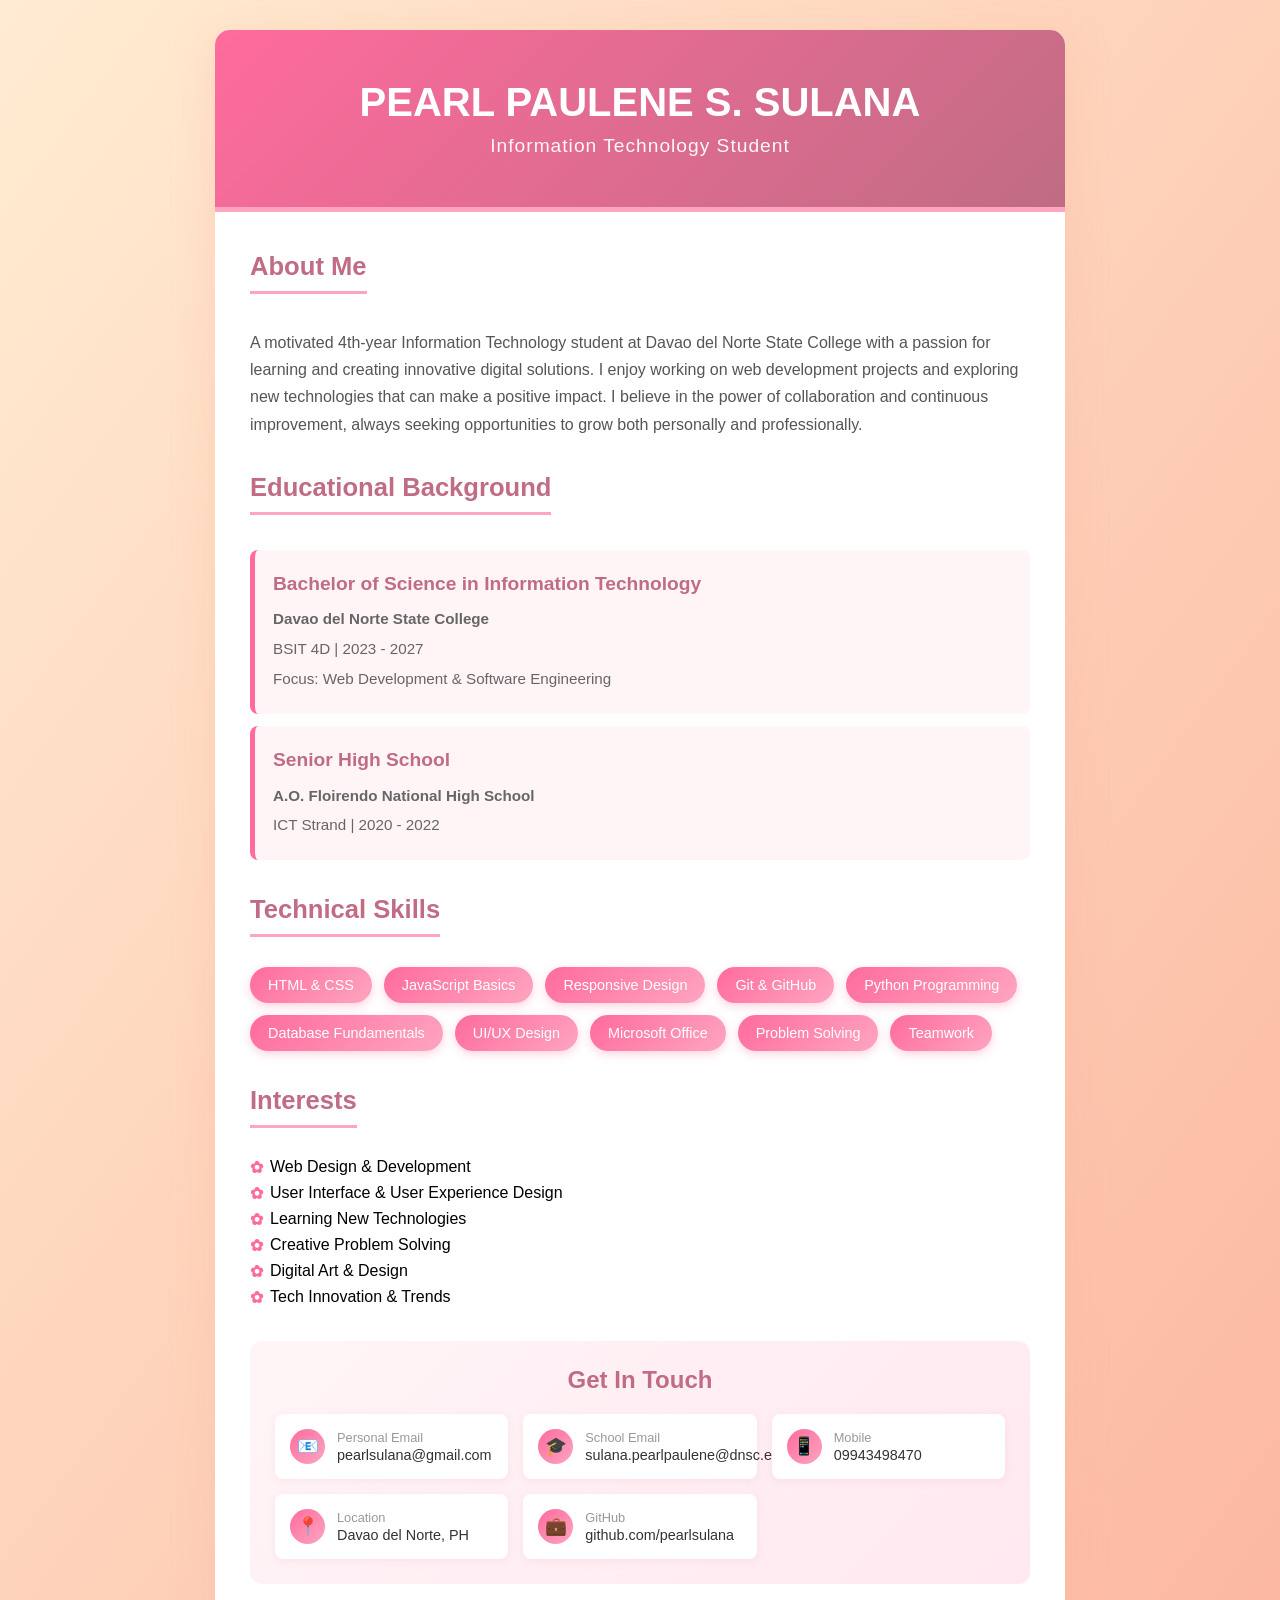
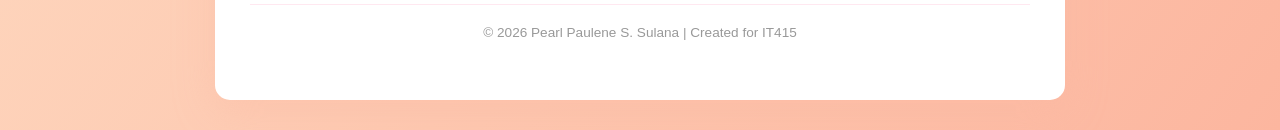
==== index.html @ b5cc40f3 "Initial commit: Added CV webpage and README" ====
<!DOCTYPE html>
<html lang="en">
<head>
    <meta charset="UTF-8">
    <meta name="viewport" content="width=device-width, initial-scale=1.0">
    <title>Pearl Paulene S. Sulana - CV</title>
    <style>
        * {
            margin: 0;
            padding: 0;
            box-sizing: border-box;
        }
        
        body {
            font-family: 'Arial', sans-serif;
            background: linear-gradient(to bottom right, #ffecd2 0%, #fcb69f 100%);
            min-height: 100vh;
            padding: 30px 15px;
        }
        
        .container {
            max-width: 850px;
            margin: 0 auto;
            background: white;
            border-radius: 15px;
            overflow: hidden;
            box-shadow: 0 10px 40px rgba(252, 182, 159, 0.4);
        }
        
        .header {
            background: linear-gradient(135deg, #ff6b9d 0%, #c06c84 100%);
            color: white;
            padding: 50px 30px;
            text-align: center;
            border-bottom: 5px solid #ffa5c0;
        }
        
        .header h1 {
            font-size: 2.5em;
            margin-bottom: 10px;
            font-weight: 700;
        }
        
        .header .subtitle {
            font-size: 1.2em;
            opacity: 0.95;
            font-weight: 300;
            letter-spacing: 1px;
        }
        
        .content {
            padding: 40px 35px;
        }
        
        .section {
            margin-bottom: 35px;
        }
        
        .section h2 {
            color: #c06c84;
            font-size: 1.6em;
            margin-bottom: 15px;
            padding-bottom: 10px;
            border-bottom: 3px solid #ffa5c0;
            display: inline-block;
        }
        
        .section-content {
            margin-top: 20px;
            color: #555;
            line-height: 1.7;
        }
        
        .section-content p {
            margin-bottom: 12px;
            font-size: 1em;
        }
        
        .education-item {
            background: #fff5f7;
            padding: 18px;
            border-radius: 8px;
            margin-bottom: 12px;
            border-left: 5px solid #ff6b9d;
        }
        
        .education-item h3 {
            color: #c06c84;
            margin-bottom: 6px;
            font-size: 1.2em;
        }
        
        .education-item p {
            color: #666;
            margin: 4px 0;
            font-size: 0.95em;
        }
        
        .skills-container {
            display: flex;
            flex-wrap: wrap;
            gap: 12px;
            margin-top: 15px;
        }
        
        .skill-badge {
            background: linear-gradient(135deg, #ff6b9d, #ffa5c0);
            color: white;
            padding: 10px 18px;
            border-radius: 20px;
            font-size: 0.9em;
            font-weight: 500;
            box-shadow: 0 3px 10px rgba(255, 107, 157, 0.3);
            transition: transform 0.2s ease;
        }
        
        .skill-badge:hover {
            transform: scale(1.05);
        }
        
        .interests-list {
            margin-top: 15px;
        }
        
        .interests-list p {
            padding-left: 20px;
            position: relative;
            margin-bottom: 8px;
        }
        
        .interests-list p:before {
            content: "✿";
            position: absolute;
            left: 0;
            color: #ff6b9d;
            font-weight: bold;
        }
        
        .contact-section {
            background: linear-gradient(135deg, #fff5f7 0%, #ffe8f0 100%);
            padding: 25px;
            border-radius: 12px;
            margin-top: 25px;
        }
        
        .contact-section h2 {
            color: #c06c84;
            text-align: center;
            margin-bottom: 20px;
            border: none;
            display: block;
        }
        
        .contact-items {
            display: grid;
            grid-template-columns: repeat(auto-fit, minmax(220px, 1fr));
            gap: 15px;
        }
        
        .contact-card {
            background: white;
            padding: 15px;
            border-radius: 8px;
            display: flex;
            align-items: center;
            gap: 12px;
            box-shadow: 0 2px 8px rgba(192, 108, 132, 0.1);
        }
        
        .contact-icon {
            width: 35px;
            height: 35px;
            background: linear-gradient(135deg, #ff6b9d, #ffa5c0);
            border-radius: 50%;
            display: flex;
            align-items: center;
            justify-content: center;
            font-size: 1.1em;
            flex-shrink: 0;
        }
        
        .contact-details {
            flex: 1;
        }
        
        .contact-label {
            font-size: 0.8em;
            color: #999;
            margin-bottom: 2px;
        }
        
        .contact-value {
            color: #333;
            font-weight: 500;
            font-size: 0.9em;
        }
        
        .footer {
            text-align: center;
            padding: 20px;
            color: #999;
            font-size: 0.85em;
            border-top: 1px solid #ffe8f0;
            margin-top: 20px;
        }
        
        @media (max-width: 768px) {
            .header h1 {
                font-size: 2em;
            }
            
            .content {
                padding: 25px 20px;
            }
            
            .skills-container {
                justify-content: center;
            }
        }
    </style>
</head>
<body>
    <div class="container">
        <div class="header">
            <h1>PEARL PAULENE S. SULANA</h1>
            <p class="subtitle">Information Technology Student</p>
        </div>
        
        <div class="content">
            <div class="section">
                <h2>About Me</h2>
                <div class="section-content">
                    <p>
                        A motivated 4th-year Information Technology student at Davao del Norte State College 
                        with a passion for learning and creating innovative digital solutions. I enjoy working 
                        on web development projects and exploring new technologies that can make a positive 
                        impact. I believe in the power of collaboration and continuous improvement, always 
                        seeking opportunities to grow both personally and professionally.
                    </p>
                </div>
            </div>
            
            <div class="section">
                <h2>Educational Background</h2>
                <div class="section-content">
                    <div class="education-item">
                        <h3>Bachelor of Science in Information Technology</h3>
                        <p><strong>Davao del Norte State College</strong></p>
                        <p>BSIT 4D | 2023 - 2027</p>
                        <p>Focus: Web Development & Software Engineering</p>
                    </div>
                    
                    <div class="education-item">
                        <h3>Senior High School</h3>
                        <p><strong>A.O. Floirendo National High School</strong></p>
                        <p>ICT Strand | 2020 - 2022</p>
                    </div>
                </div>
            </div>
            
            <div class="section">
                <h2>Technical Skills</h2>
                <div class="skills-container">
                    <div class="skill-badge">HTML & CSS</div>
                    <div class="skill-badge">JavaScript Basics</div>
                    <div class="skill-badge">Responsive Design</div>
                    <div class="skill-badge">Git & GitHub</div>
                    <div class="skill-badge">Python Programming</div>
                    <div class="skill-badge">Database Fundamentals</div>
                    <div class="skill-badge">UI/UX Design</div>
                    <div class="skill-badge">Microsoft Office</div>
                    <div class="skill-badge">Problem Solving</div>
                    <div class="skill-badge">Teamwork</div>
                </div>
            </div>
            
            <div class="section">
                <h2>Interests</h2>
                <div class="interests-list">
                    <p>Web Design & Development</p>
                    <p>User Interface & User Experience Design</p>
                    <p>Learning New Technologies</p>
                    <p>Creative Problem Solving</p>
                    <p>Digital Art & Design</p>
                    <p>Tech Innovation & Trends</p>
                </div>
            </div>
            
            <div class="contact-section">
                <h2>Get In Touch</h2>
                <div class="contact-items">
                    <div class="contact-card">
                        <div class="contact-icon">📧</div>
                        <div class="contact-details">
                            <div class="contact-label">Personal Email</div>
                            <div class="contact-value">pearlsulana@gmail.com</div>
                        </div>
                    </div>
                    
                    <div class="contact-card">
                        <div class="contact-icon">🎓</div>
                        <div class="contact-details">
                            <div class="contact-label">School Email</div>
                            <div class="contact-value">sulana.pearlpaulene@dnsc.edu.ph</div>
                        </div>
                    </div>
                    
                    <div class="contact-card">
                        <div class="contact-icon">📱</div>
                        <div class="contact-details">
                            <div class="contact-label">Mobile</div>
                            <div class="contact-value">09943498470</div>
                        </div>
                    </div>
                    
                    <div class="contact-card">
                        <div class="contact-icon">📍</div>
                        <div class="contact-details">
                            <div class="contact-label">Location</div>
                            <div class="contact-value">Davao del Norte, PH</div>
                        </div>
                    </div>
                    
                    <div class="contact-card">
                        <div class="contact-icon">💼</div>
                        <div class="contact-details">
                            <div class="contact-label">GitHub</div>
                            <div class="contact-value">github.com/pearlsulana</div>
                        </div>
                    </div>
                </div>
            </div>
            
            <div class="footer">
                <p>© 2026 Pearl Paulene S. Sulana | Created for IT415</p>
            </div>
        </div>
    </div>
</body>
</html>
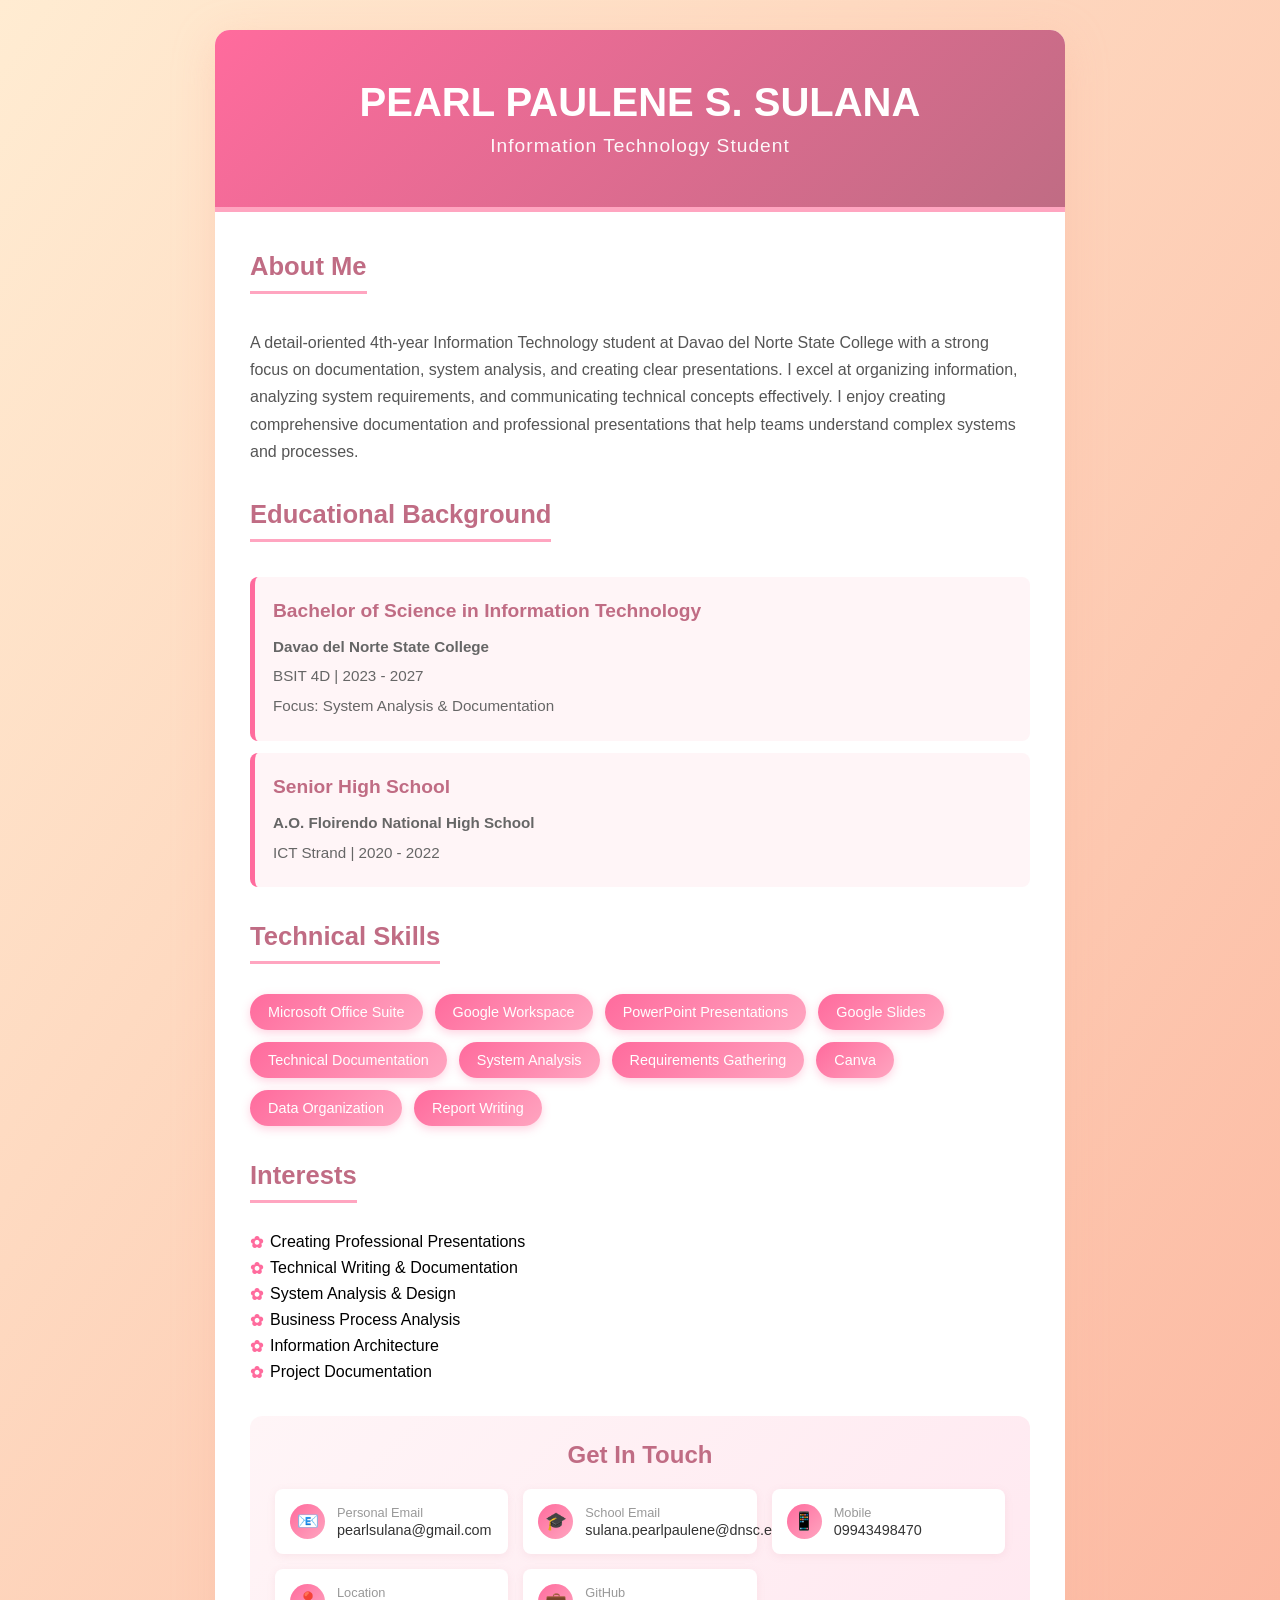
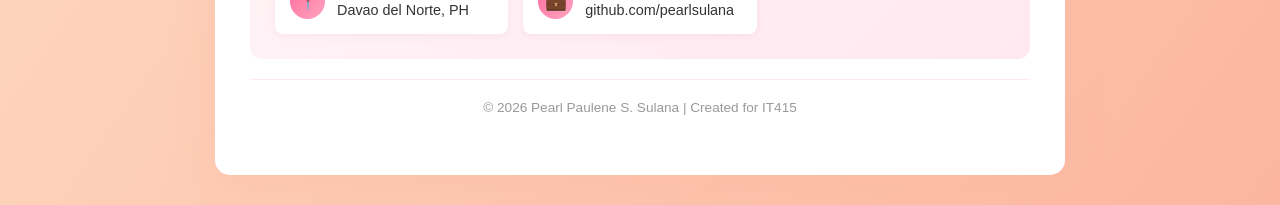
==== commit 32d3eea1: "Updated focus to system analysis and documentation" ====
--- a/index.html
+++ b/index.html
@@ -231,11 +231,11 @@
                 <h2>About Me</h2>
                 <div class="section-content">
                     <p>
-                        A motivated 4th-year Information Technology student at Davao del Norte State College 
-                        with a passion for learning and creating innovative digital solutions. I enjoy working 
-                        on web development projects and exploring new technologies that can make a positive 
-                        impact. I believe in the power of collaboration and continuous improvement, always 
-                        seeking opportunities to grow both personally and professionally.
+                        A detail-oriented 4th-year Information Technology student at Davao del Norte State College 
+                        with a strong focus on documentation, system analysis, and creating clear presentations. 
+                        I excel at organizing information, analyzing system requirements, and communicating 
+                        technical concepts effectively. I enjoy creating comprehensive documentation and 
+                        professional presentations that help teams understand complex systems and processes.
                     </p>
                 </div>
             </div>
@@ -247,7 +247,7 @@
                         <h3>Bachelor of Science in Information Technology</h3>
                         <p><strong>Davao del Norte State College</strong></p>
                         <p>BSIT 4D | 2023 - 2027</p>
-                        <p>Focus: Web Development & Software Engineering</p>
+                        <p>Focus: System Analysis & Documentation</p>
                     </div>
                     
                     <div class="education-item">
@@ -261,28 +261,28 @@
             <div class="section">
                 <h2>Technical Skills</h2>
                 <div class="skills-container">
-                    <div class="skill-badge">HTML & CSS</div>
-                    <div class="skill-badge">JavaScript Basics</div>
-                    <div class="skill-badge">Responsive Design</div>
-                    <div class="skill-badge">Git & GitHub</div>
-                    <div class="skill-badge">Python Programming</div>
-                    <div class="skill-badge">Database Fundamentals</div>
-                    <div class="skill-badge">UI/UX Design</div>
-                    <div class="skill-badge">Microsoft Office</div>
-                    <div class="skill-badge">Problem Solving</div>
-                    <div class="skill-badge">Teamwork</div>
+                    <div class="skill-badge">Microsoft Office Suite</div>
+                    <div class="skill-badge">Google Workspace</div>
+                    <div class="skill-badge">PowerPoint Presentations</div>
+                    <div class="skill-badge">Google Slides</div>
+                    <div class="skill-badge">Technical Documentation</div>
+                    <div class="skill-badge">System Analysis</div>
+                    <div class="skill-badge">Requirements Gathering</div>
+                    <div class="skill-badge">Canva</div>
+                    <div class="skill-badge">Data Organization</div>
+                    <div class="skill-badge">Report Writing</div>
                 </div>
             </div>
             
             <div class="section">
                 <h2>Interests</h2>
                 <div class="interests-list">
-                    <p>Web Design & Development</p>
-                    <p>User Interface & User Experience Design</p>
-                    <p>Learning New Technologies</p>
-                    <p>Creative Problem Solving</p>
-                    <p>Digital Art & Design</p>
-                    <p>Tech Innovation & Trends</p>
+                    <p>Creating Professional Presentations</p>
+                    <p>Technical Writing & Documentation</p>
+                    <p>System Analysis & Design</p>
+                    <p>Business Process Analysis</p>
+                    <p>Information Architecture</p>
+                    <p>Project Documentation</p>
                 </div>
             </div>
             
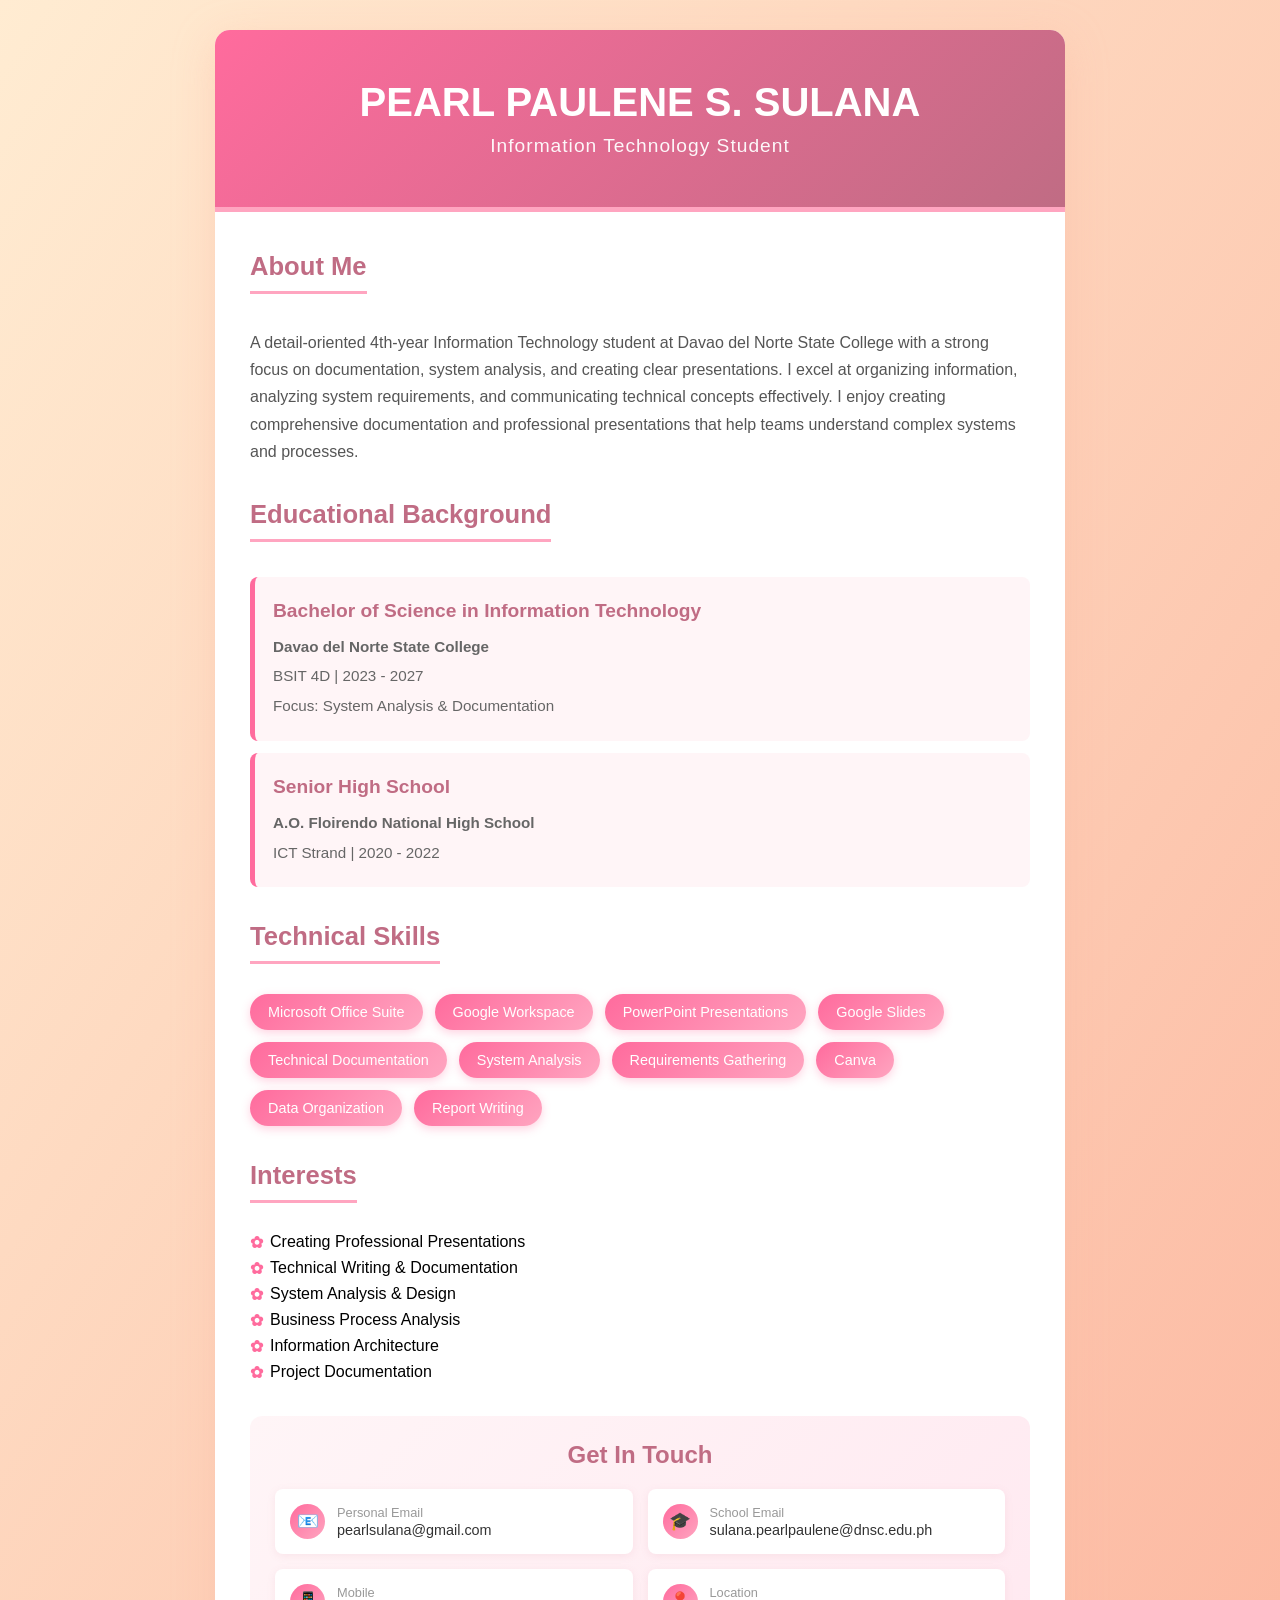
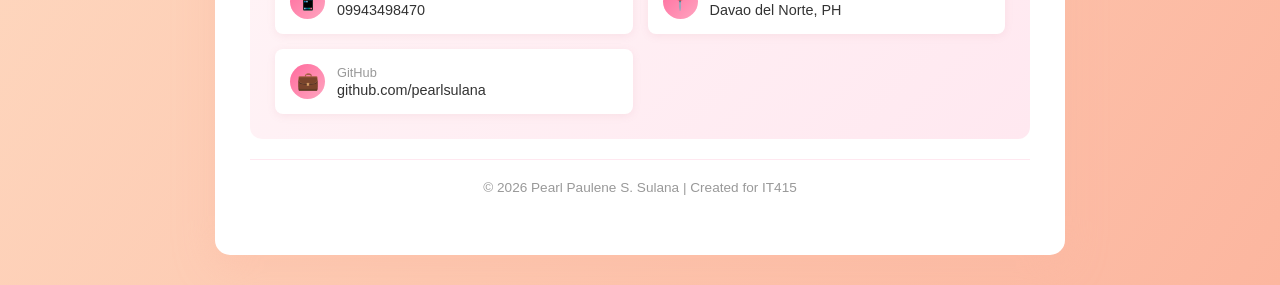
==== commit 1776ace8: "Fixed email overflow in contact section" ====
--- a/index.html
+++ b/index.html
@@ -153,7 +153,7 @@
         
         .contact-items {
             display: grid;
-            grid-template-columns: repeat(auto-fit, minmax(220px, 1fr));
+            grid-template-columns: repeat(auto-fit, minmax(240px, 1fr));
             gap: 15px;
         }
         
@@ -193,6 +193,8 @@
             color: #333;
             font-weight: 500;
             font-size: 0.9em;
+            word-break: break-word;
+            overflow-wrap: break-word;
         }
         
         .footer {
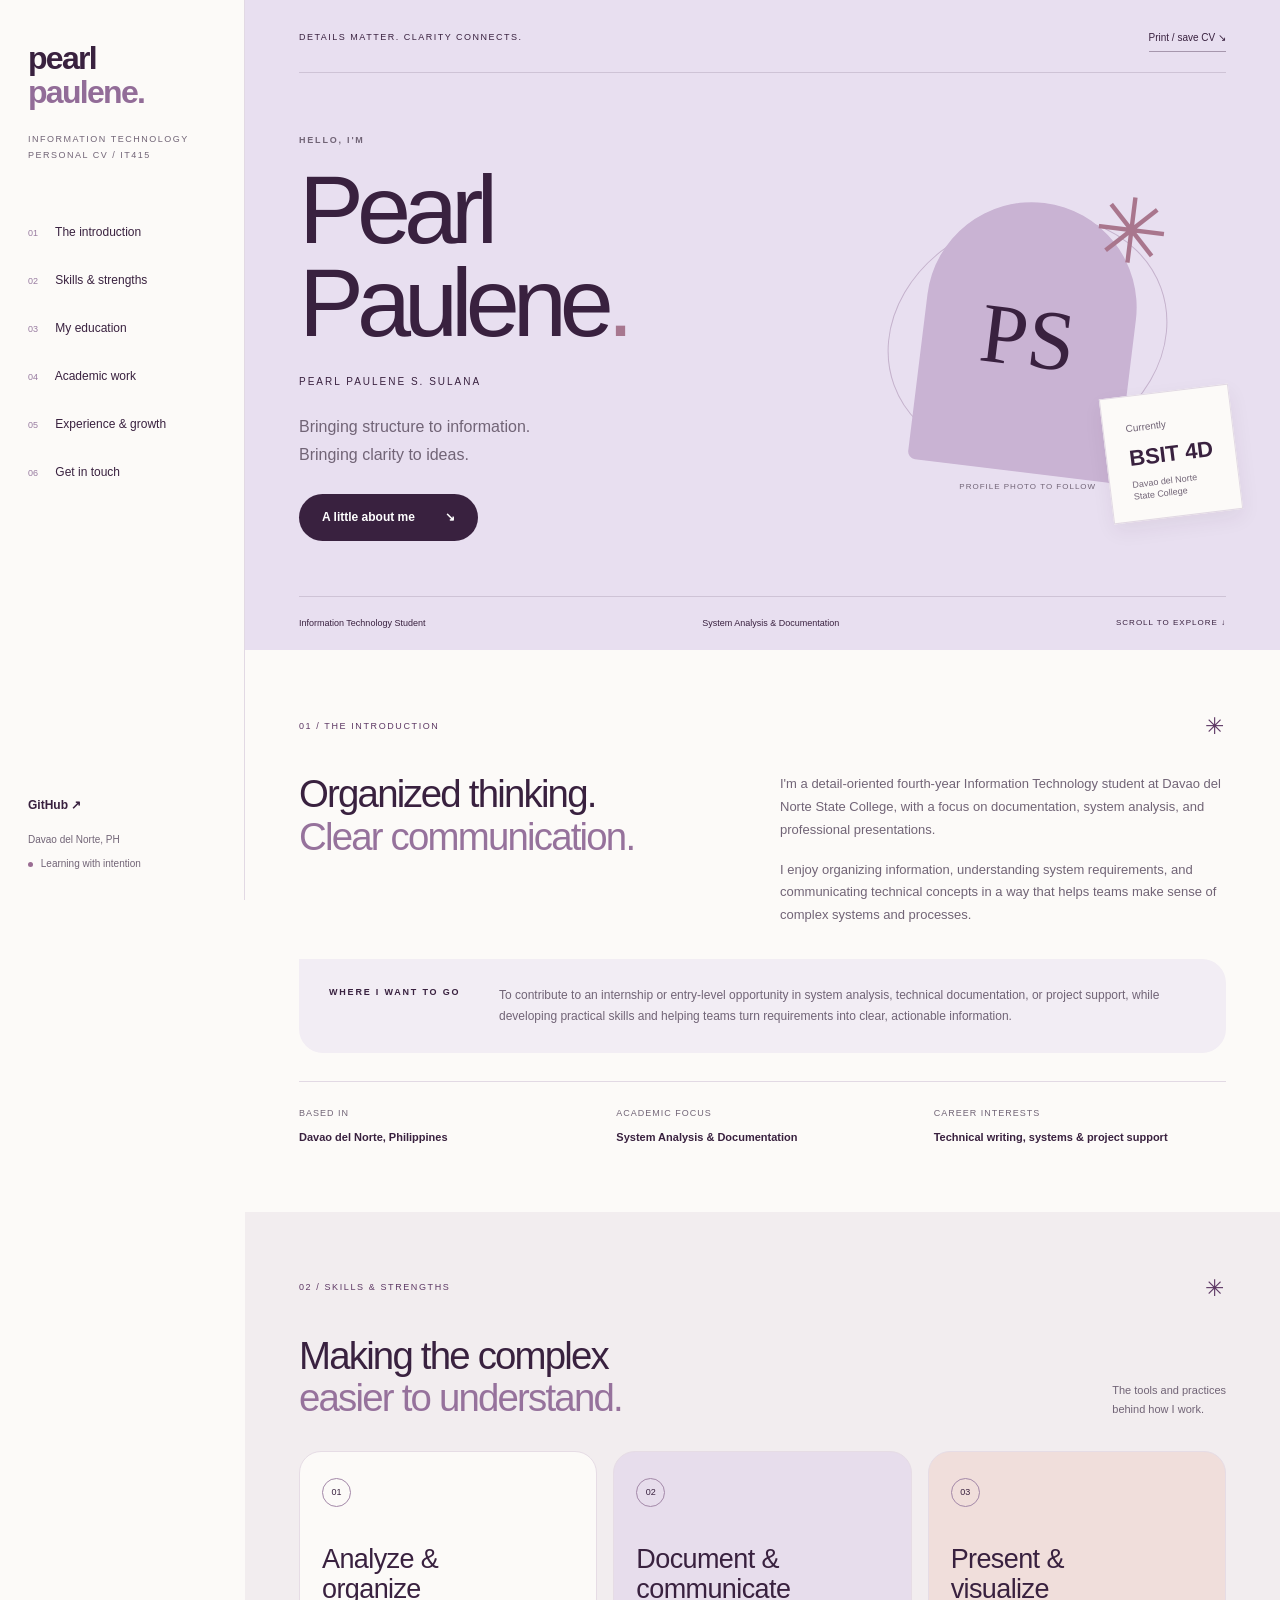
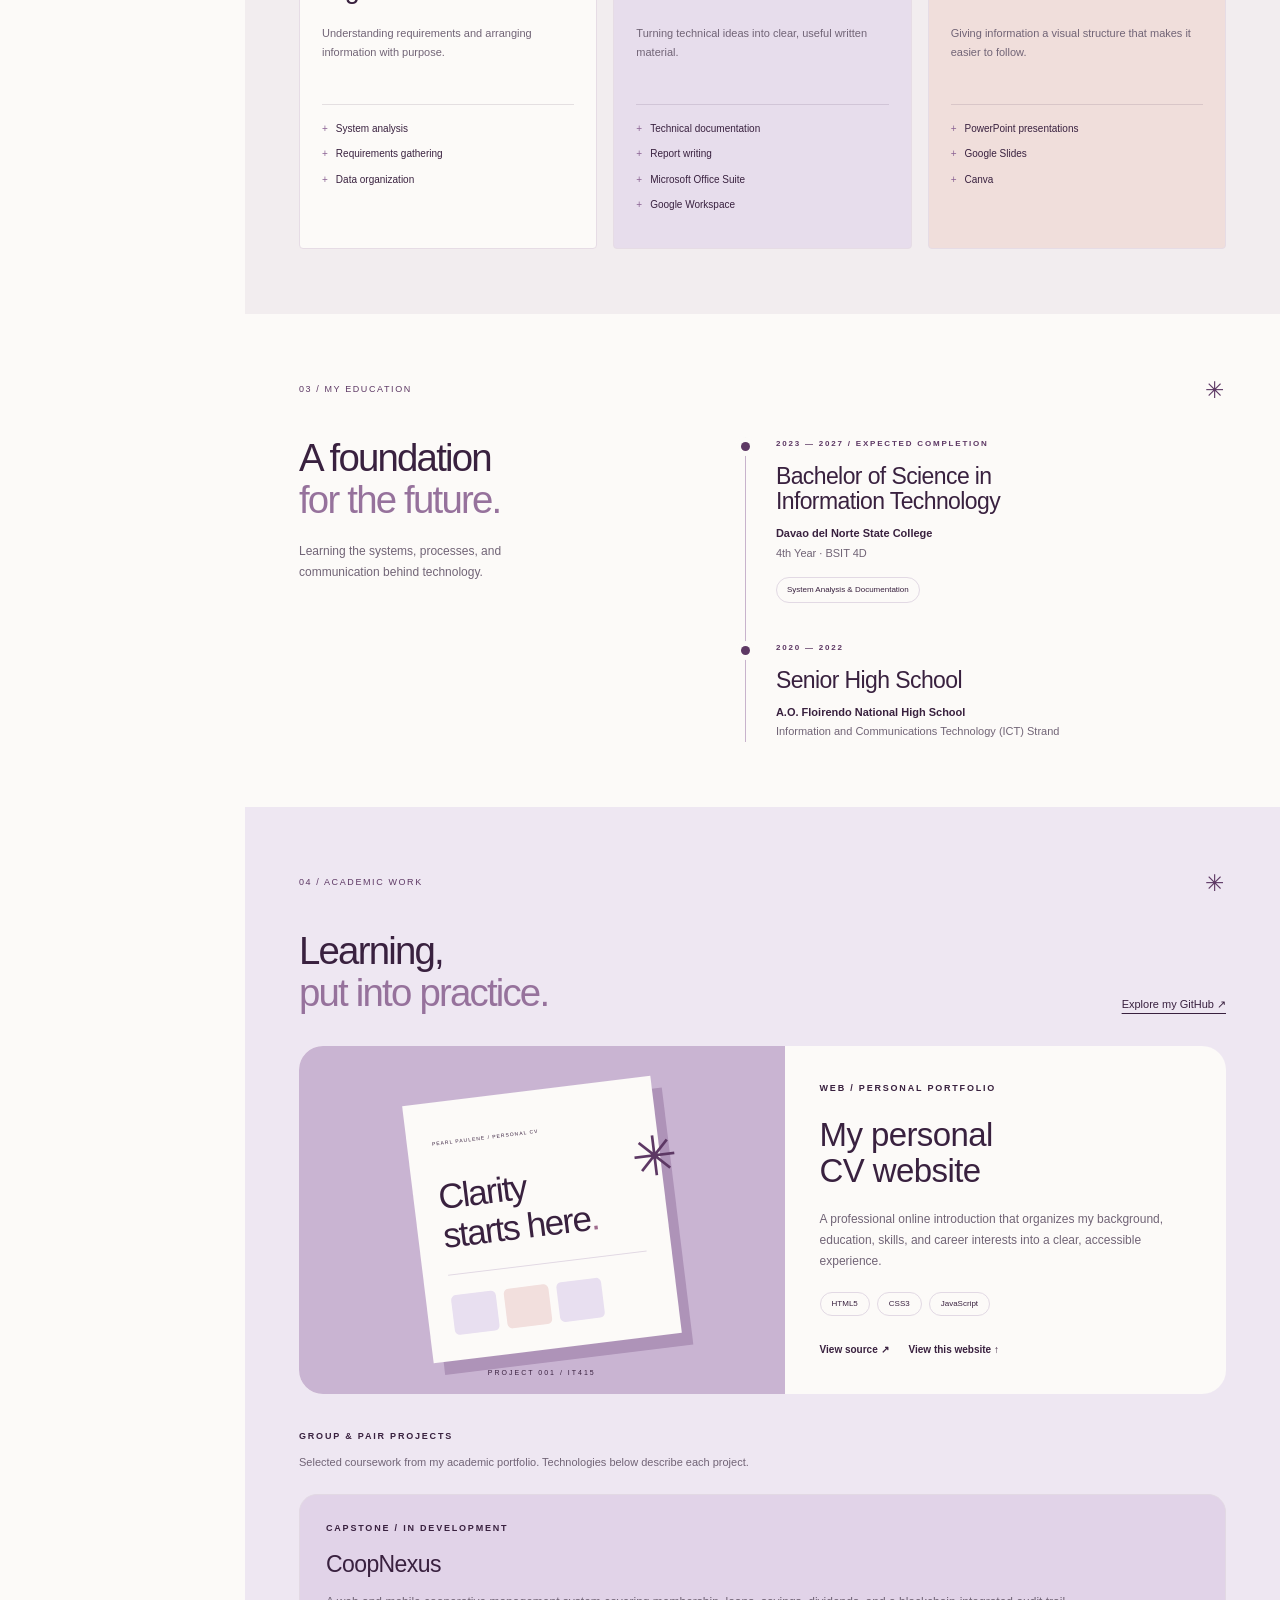
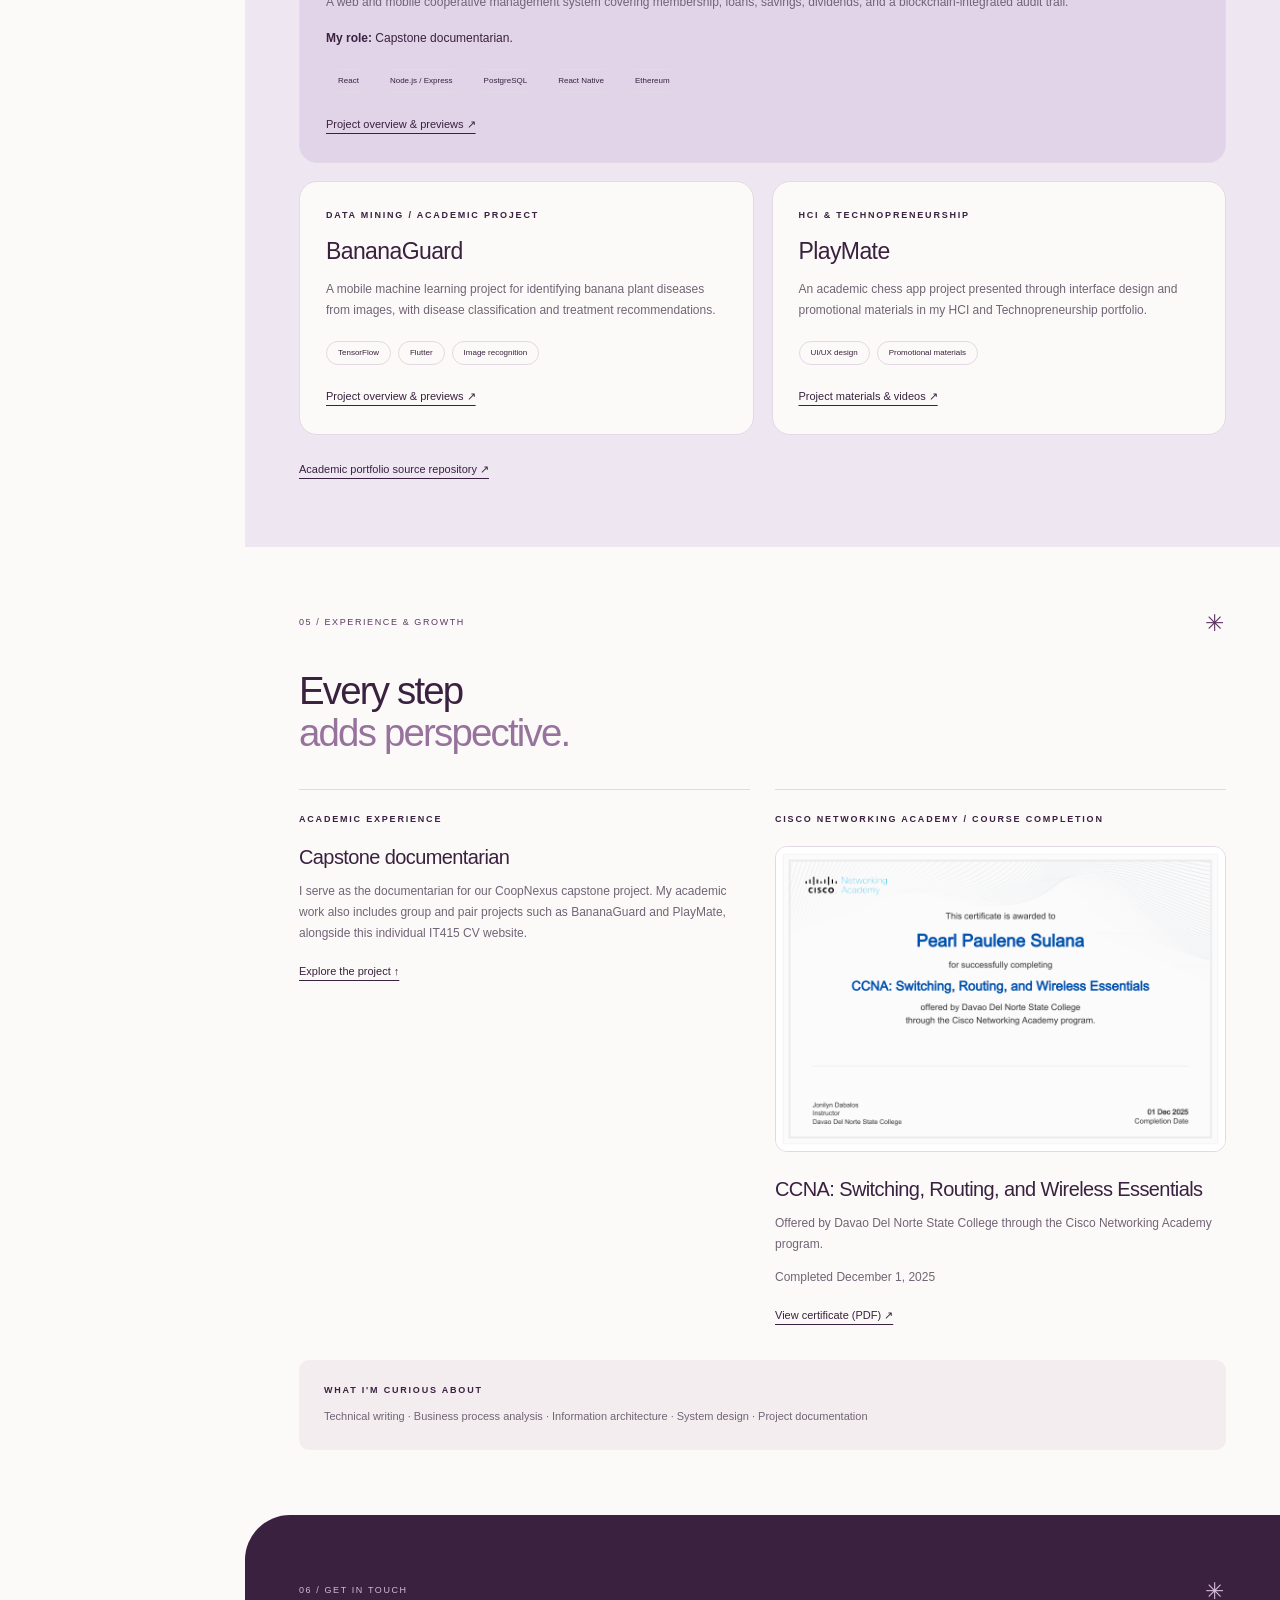
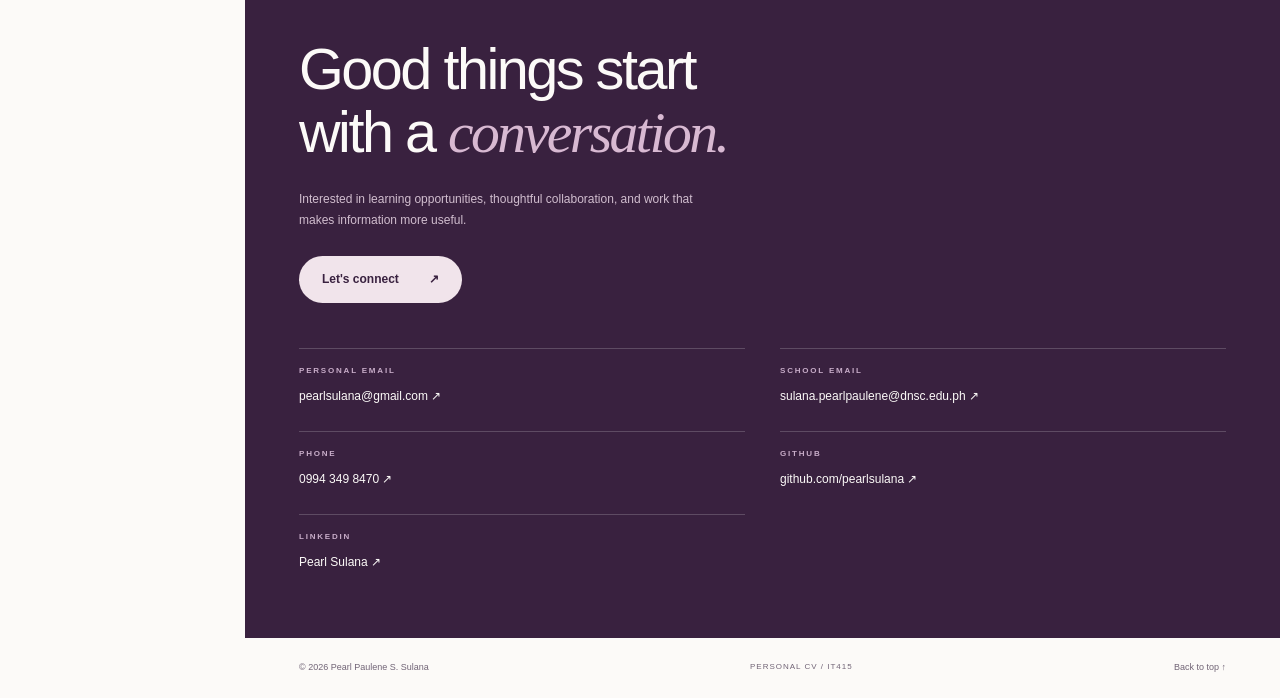
==== commit 2b06dbc3: "Build distinct CV with academic projects and Cisco certificate" ====
--- a/index.html
+++ b/index.html
@@ -1,342 +1,32 @@
 <!DOCTYPE html>
 <html lang="en">
 <head>
-    <meta charset="UTF-8">
-    <meta name="viewport" content="width=device-width, initial-scale=1.0">
-    <title>Pearl Paulene S. Sulana - CV</title>
-    <style>
-        * {
-            margin: 0;
-            padding: 0;
-            box-sizing: border-box;
-        }
-        
-        body {
-            font-family: 'Arial', sans-serif;
-            background: linear-gradient(to bottom right, #ffecd2 0%, #fcb69f 100%);
-            min-height: 100vh;
-            padding: 30px 15px;
-        }
-        
-        .container {
-            max-width: 850px;
-            margin: 0 auto;
-            background: white;
-            border-radius: 15px;
-            overflow: hidden;
-            box-shadow: 0 10px 40px rgba(252, 182, 159, 0.4);
-        }
-        
-        .header {
-            background: linear-gradient(135deg, #ff6b9d 0%, #c06c84 100%);
-            color: white;
-            padding: 50px 30px;
-            text-align: center;
-            border-bottom: 5px solid #ffa5c0;
-        }
-        
-        .header h1 {
-            font-size: 2.5em;
-            margin-bottom: 10px;
-            font-weight: 700;
-        }
-        
-        .header .subtitle {
-            font-size: 1.2em;
-            opacity: 0.95;
-            font-weight: 300;
-            letter-spacing: 1px;
-        }
-        
-        .content {
-            padding: 40px 35px;
-        }
-        
-        .section {
-            margin-bottom: 35px;
-        }
-        
-        .section h2 {
-            color: #c06c84;
-            font-size: 1.6em;
-            margin-bottom: 15px;
-            padding-bottom: 10px;
-            border-bottom: 3px solid #ffa5c0;
-            display: inline-block;
-        }
-        
-        .section-content {
-            margin-top: 20px;
-            color: #555;
-            line-height: 1.7;
-        }
-        
-        .section-content p {
-            margin-bottom: 12px;
-            font-size: 1em;
-        }
-        
-        .education-item {
-            background: #fff5f7;
-            padding: 18px;
-            border-radius: 8px;
-            margin-bottom: 12px;
-            border-left: 5px solid #ff6b9d;
-        }
-        
-        .education-item h3 {
-            color: #c06c84;
-            margin-bottom: 6px;
-            font-size: 1.2em;
-        }
-        
-        .education-item p {
-            color: #666;
-            margin: 4px 0;
-            font-size: 0.95em;
-        }
-        
-        .skills-container {
-            display: flex;
-            flex-wrap: wrap;
-            gap: 12px;
-            margin-top: 15px;
-        }
-        
-        .skill-badge {
-            background: linear-gradient(135deg, #ff6b9d, #ffa5c0);
-            color: white;
-            padding: 10px 18px;
-            border-radius: 20px;
-            font-size: 0.9em;
-            font-weight: 500;
-            box-shadow: 0 3px 10px rgba(255, 107, 157, 0.3);
-            transition: transform 0.2s ease;
-        }
-        
-        .skill-badge:hover {
-            transform: scale(1.05);
-        }
-        
-        .interests-list {
-            margin-top: 15px;
-        }
-        
-        .interests-list p {
-            padding-left: 20px;
-            position: relative;
-            margin-bottom: 8px;
-        }
-        
-        .interests-list p:before {
-            content: "✿";
-            position: absolute;
-            left: 0;
-            color: #ff6b9d;
-            font-weight: bold;
-        }
-        
-        .contact-section {
-            background: linear-gradient(135deg, #fff5f7 0%, #ffe8f0 100%);
-            padding: 25px;
-            border-radius: 12px;
-            margin-top: 25px;
-        }
-        
-        .contact-section h2 {
-            color: #c06c84;
-            text-align: center;
-            margin-bottom: 20px;
-            border: none;
-            display: block;
-        }
-        
-        .contact-items {
-            display: grid;
-            grid-template-columns: repeat(auto-fit, minmax(240px, 1fr));
-            gap: 15px;
-        }
-        
-        .contact-card {
-            background: white;
-            padding: 15px;
-            border-radius: 8px;
-            display: flex;
-            align-items: center;
-            gap: 12px;
-            box-shadow: 0 2px 8px rgba(192, 108, 132, 0.1);
-        }
-        
-        .contact-icon {
-            width: 35px;
-            height: 35px;
-            background: linear-gradient(135deg, #ff6b9d, #ffa5c0);
-            border-radius: 50%;
-            display: flex;
-            align-items: center;
-            justify-content: center;
-            font-size: 1.1em;
-            flex-shrink: 0;
-        }
-        
-        .contact-details {
-            flex: 1;
-        }
-        
-        .contact-label {
-            font-size: 0.8em;
-            color: #999;
-            margin-bottom: 2px;
-        }
-        
-        .contact-value {
-            color: #333;
-            font-weight: 500;
-            font-size: 0.9em;
-            word-break: break-word;
-            overflow-wrap: break-word;
-        }
-        
-        .footer {
-            text-align: center;
-            padding: 20px;
-            color: #999;
-            font-size: 0.85em;
-            border-top: 1px solid #ffe8f0;
-            margin-top: 20px;
-        }
-        
-        @media (max-width: 768px) {
-            .header h1 {
-                font-size: 2em;
-            }
-            
-            .content {
-                padding: 25px 20px;
-            }
-            
-            .skills-container {
-                justify-content: center;
-            }
-        }
-    </style>
+<meta charset="UTF-8"><meta name="viewport" content="width=device-width,initial-scale=1">
+<meta name="description" content="Pearl Paulene S. Sulana, Information Technology student focused on system analysis, technical documentation, and clear presentations.">
+<meta name="theme-color" content="#39213f"><title>Pearl Paulene S. Sulana | Personal CV</title>
+<link rel="stylesheet" href="styles.css"><script src="script.js" defer></script>
 </head>
 <body>
-    <div class="container">
-        <div class="header">
-            <h1>PEARL PAULENE S. SULANA</h1>
-            <p class="subtitle">Information Technology Student</p>
-        </div>
-        
-        <div class="content">
-            <div class="section">
-                <h2>About Me</h2>
-                <div class="section-content">
-                    <p>
-                        A detail-oriented 4th-year Information Technology student at Davao del Norte State College 
-                        with a strong focus on documentation, system analysis, and creating clear presentations. 
-                        I excel at organizing information, analyzing system requirements, and communicating 
-                        technical concepts effectively. I enjoy creating comprehensive documentation and 
-                        professional presentations that help teams understand complex systems and processes.
-                    </p>
-                </div>
-            </div>
-            
-            <div class="section">
-                <h2>Educational Background</h2>
-                <div class="section-content">
-                    <div class="education-item">
-                        <h3>Bachelor of Science in Information Technology</h3>
-                        <p><strong>Davao del Norte State College</strong></p>
-                        <p>BSIT 4D | 2023 - 2027</p>
-                        <p>Focus: System Analysis & Documentation</p>
-                    </div>
-                    
-                    <div class="education-item">
-                        <h3>Senior High School</h3>
-                        <p><strong>A.O. Floirendo National High School</strong></p>
-                        <p>ICT Strand | 2020 - 2022</p>
-                    </div>
-                </div>
-            </div>
-            
-            <div class="section">
-                <h2>Technical Skills</h2>
-                <div class="skills-container">
-                    <div class="skill-badge">Microsoft Office Suite</div>
-                    <div class="skill-badge">Google Workspace</div>
-                    <div class="skill-badge">PowerPoint Presentations</div>
-                    <div class="skill-badge">Google Slides</div>
-                    <div class="skill-badge">Technical Documentation</div>
-                    <div class="skill-badge">System Analysis</div>
-                    <div class="skill-badge">Requirements Gathering</div>
-                    <div class="skill-badge">Canva</div>
-                    <div class="skill-badge">Data Organization</div>
-                    <div class="skill-badge">Report Writing</div>
-                </div>
-            </div>
-            
-            <div class="section">
-                <h2>Interests</h2>
-                <div class="interests-list">
-                    <p>Creating Professional Presentations</p>
-                    <p>Technical Writing & Documentation</p>
-                    <p>System Analysis & Design</p>
-                    <p>Business Process Analysis</p>
-                    <p>Information Architecture</p>
-                    <p>Project Documentation</p>
-                </div>
-            </div>
-            
-            <div class="contact-section">
-                <h2>Get In Touch</h2>
-                <div class="contact-items">
-                    <div class="contact-card">
-                        <div class="contact-icon">📧</div>
-                        <div class="contact-details">
-                            <div class="contact-label">Personal Email</div>
-                            <div class="contact-value">pearlsulana@gmail.com</div>
-                        </div>
-                    </div>
-                    
-                    <div class="contact-card">
-                        <div class="contact-icon">🎓</div>
-                        <div class="contact-details">
-                            <div class="contact-label">School Email</div>
-                            <div class="contact-value">sulana.pearlpaulene@dnsc.edu.ph</div>
-                        </div>
-                    </div>
-                    
-                    <div class="contact-card">
-                        <div class="contact-icon">📱</div>
-                        <div class="contact-details">
-                            <div class="contact-label">Mobile</div>
-                            <div class="contact-value">09943498470</div>
-                        </div>
-                    </div>
-                    
-                    <div class="contact-card">
-                        <div class="contact-icon">📍</div>
-                        <div class="contact-details">
-                            <div class="contact-label">Location</div>
-                            <div class="contact-value">Davao del Norte, PH</div>
-                        </div>
-                    </div>
-                    
-                    <div class="contact-card">
-                        <div class="contact-icon">💼</div>
-                        <div class="contact-details">
-                            <div class="contact-label">GitHub</div>
-                            <div class="contact-value">github.com/pearlsulana</div>
-                        </div>
-                    </div>
-                </div>
-            </div>
-            
-            <div class="footer">
-                <p>© 2026 Pearl Paulene S. Sulana | Created for IT415</p>
-            </div>
-        </div>
-    </div>
-</body>
-</html>
+<a class="skip" href="#main">Skip to content</a>
+<aside class="sidebar">
+<a class="wordmark" href="#home" aria-label="Pearl Paulene home">pearl<span>paulene.</span></a>
+<p class="sidebar-caption">INFORMATION TECHNOLOGY<br>PERSONAL CV / IT415</p>
+<button class="menu-toggle" aria-controls="navigation" aria-expanded="false" type="button">Explore <span aria-hidden="true">+</span></button>
+<nav id="navigation" aria-label="Main navigation"><a href="#about"><span>01</span> The introduction</a><a href="#expertise"><span>02</span> Skills &amp; strengths</a><a href="#education"><span>03</span> My education</a><a href="#work"><span>04</span> Academic work</a><a href="#growth"><span>05</span> Experience &amp; growth</a><a href="#contact"><span>06</span> Get in touch</a></nav>
+<div class="sidebar-bottom"><a href="https://github.com/pearlsulana" target="_blank" rel="noopener noreferrer">GitHub &#8599;</a><p>Davao del Norte, PH</p><span class="small-dot"></span> Learning with intention</div>
+</aside>
+<main id="main">
+<section class="hero" id="home" aria-labelledby="hero-title">
+<div class="hero-top"><span>DETAILS MATTER. CLARITY CONNECTS.</span><button id="print-cv" type="button">Print / save CV &#8600;</button></div>
+<div class="hero-layout"><div><p class="label">HELLO, I'M</p><h1 id="hero-title">Pearl<br>Paulene<span class="name-dot">.</span></h1><p class="full-name">PEARL PAULENE S. SULANA</p><p class="hero-intro">Bringing structure to information.<br>Bringing clarity to ideas.</p><a class="pill-button dark" href="#about">A little about me <span aria-hidden="true">&#8600;</span></a></div><div class="identity-art"><div class="orbit" aria-hidden="true"></div><div class="initials" role="img" aria-label="PS initials placeholder; Pearl's profile photo will be added when supplied.">PS<span aria-hidden="true">&#10035;</span></div><p class="photo-note">PROFILE PHOTO TO FOLLOW</p><div class="student-note"><span>Currently</span><strong>BSIT 4D</strong><p>Davao del Norte<br>State College</p></div></div></div>
+<div class="hero-footer"><span>Information Technology Student</span><span>System Analysis &amp; Documentation</span><a href="#expertise" aria-label="Scroll to skills">SCROLL TO EXPLORE &#8595;</a></div>
+</section>
+<section class="section about" id="about" aria-labelledby="about-title"><div class="section-kicker"><span>01 / THE INTRODUCTION</span><span aria-hidden="true">&#10035;</span></div><div class="about-layout"><h2 id="about-title">Organized thinking.<br><span>Clear communication.</span></h2><div class="body-copy"><p>I'm a detail-oriented fourth-year Information Technology student at Davao del Norte State College, with a focus on documentation, system analysis, and professional presentations.</p><p>I enjoy organizing information, understanding system requirements, and communicating technical concepts in a way that helps teams make sense of complex systems and processes.</p></div></div><div class="objective-panel"><span class="label">WHERE I WANT TO GO</span><p>To contribute to an internship or entry-level opportunity in system analysis, technical documentation, or project support, while developing practical skills and helping teams turn requirements into clear, actionable information.</p></div><dl class="info-row"><div><dt>Based in</dt><dd>Davao del Norte, Philippines</dd></div><div><dt>Academic focus</dt><dd>System Analysis &amp; Documentation</dd></div><div><dt>Career interests</dt><dd>Technical writing, systems &amp; project support</dd></div></dl></section>
+<section class="section expertise" id="expertise" aria-labelledby="expertise-title"><div class="section-kicker"><span>02 / SKILLS &amp; STRENGTHS</span><span aria-hidden="true">&#10035;</span></div><div class="section-title"><h2 id="expertise-title">Making the complex<br><span>easier to understand.</span></h2><p>The tools and practices<br>behind how I work.</p></div><div class="expertise-grid"><article class="expertise-card"><span class="skill-number">01</span><h3>Analyze &amp;<br>organize</h3><p>Understanding requirements and arranging information with purpose.</p><ul><li>System analysis</li><li>Requirements gathering</li><li>Data organization</li></ul></article><article class="expertise-card"><span class="skill-number">02</span><h3>Document &amp;<br>communicate</h3><p>Turning technical ideas into clear, useful written material.</p><ul><li>Technical documentation</li><li>Report writing</li><li>Microsoft Office Suite</li><li>Google Workspace</li></ul></article><article class="expertise-card"><span class="skill-number">03</span><h3>Present &amp;<br>visualize</h3><p>Giving information a visual structure that makes it easier to follow.</p><ul><li>PowerPoint presentations</li><li>Google Slides</li><li>Canva</li></ul></article></div></section>
+<section class="section" id="education" aria-labelledby="education-title"><div class="section-kicker"><span>03 / MY EDUCATION</span><span aria-hidden="true">&#10035;</span></div><div class="education-layout"><div><h2 id="education-title">A foundation<br><span>for the future.</span></h2><p class="education-intro">Learning the systems, processes, and communication behind technology.</p></div><div class="timeline"><article><span class="timeline-dot" aria-hidden="true"></span><p class="label">2023 &mdash; 2027 / EXPECTED COMPLETION</p><h3>Bachelor of Science in<br>Information Technology</h3><p class="school">Davao del Norte State College</p><p>4th Year &middot; BSIT 4D</p><span class="outline-tag">System Analysis &amp; Documentation</span></article><article><span class="timeline-dot" aria-hidden="true"></span><p class="label">2020 &mdash; 2022</p><h3>Senior High School</h3><p class="school">A.O. Floirendo National High School</p><p>Information and Communications Technology (ICT) Strand</p></article></div></div></section>
+<section class="section work" id="work" aria-labelledby="work-title"><div class="section-kicker"><span>04 / ACADEMIC WORK</span><span aria-hidden="true">&#10035;</span></div><div class="section-title"><h2 id="work-title">Learning,<br><span>put into practice.</span></h2><a class="underlined" href="https://github.com/pearlsulana" target="_blank" rel="noopener noreferrer">Explore my GitHub &#8599;</a></div><article class="project"><div class="project-art" role="img" aria-label="Illustrated preview of Pearl's personal CV website"><div class="document-art"><span>PEARL PAULENE / PERSONAL CV</span><strong>Clarity<br>starts here<span>.</span></strong><div class="document-rule"></div><div class="document-columns"><i></i><i></i><i></i></div><span class="document-star" aria-hidden="true">&#10035;</span></div><span class="project-index">PROJECT 001 / IT415</span></div><div class="project-details"><span class="label">WEB / PERSONAL PORTFOLIO</span><h3>My personal<br>CV website</h3><p>A professional online introduction that organizes my background, education, skills, and career interests into a clear, accessible experience.</p><div class="tags"><span>HTML5</span><span>CSS3</span><span>JavaScript</span></div><div class="project-actions"><a href="https://github.com/pearlsulana/pearl-cv-portfolio" target="_blank" rel="noopener noreferrer">View source &#8599;</a><a href="#home">View this website &#8593;</a></div></div></article><div class="collaborative-work"><div class="collaboration-heading"><span class="label">GROUP &amp; PAIR PROJECTS</span><p>Selected coursework from my academic portfolio. Technologies below describe each project.</p></div><div class="collaboration-grid"><article class="collaboration-card"><span class="label">CAPSTONE / IN DEVELOPMENT</span><h3>CoopNexus</h3><p>A web and mobile cooperative management system covering membership, loans, savings, dividends, and a blockchain-integrated audit trail.</p><p class="project-role"><strong>My role:</strong> Capstone documentarian.</p><div class="tags"><span>React</span><span>Node.js / Express</span><span>PostgreSQL</span><span>React Native</span><span>Ethereum</span></div><a class="underlined" href="https://pearlsulana.github.io/capstone.html" target="_blank" rel="noopener noreferrer">Project overview &amp; previews &#8599;</a></article><article class="collaboration-card"><span class="label">DATA MINING / ACADEMIC PROJECT</span><h3>BananaGuard</h3><p>A mobile machine learning project for identifying banana plant diseases from images, with disease classification and treatment recommendations.</p><div class="tags"><span>TensorFlow</span><span>Flutter</span><span>Image recognition</span></div><a class="underlined" href="https://pearlsulana.github.io/data-mining.html" target="_blank" rel="noopener noreferrer">Project overview &amp; previews &#8599;</a></article><article class="collaboration-card"><span class="label">HCI &amp; TECHNOPRENEURSHIP</span><h3>PlayMate</h3><p>An academic chess app project presented through interface design and promotional materials in my HCI and Technopreneurship portfolio.</p><div class="tags"><span>UI/UX design</span><span>Promotional materials</span></div><a class="underlined" href="https://pearlsulana.github.io/hci-techno.html" target="_blank" rel="noopener noreferrer">Project materials &amp; videos &#8599;</a></article></div><a class="portfolio-link underlined" href="https://github.com/pearlsulana/pearlsulana.github.io" target="_blank" rel="noopener noreferrer">Academic portfolio source repository &#8599;</a></div></section>
+<section class="section" id="growth" aria-labelledby="growth-title"><div class="section-kicker"><span>05 / EXPERIENCE &amp; GROWTH</span><span aria-hidden="true">&#10035;</span></div><h2 id="growth-title">Every step<br><span>adds perspective.</span></h2><div class="growth-grid"><article><span class="label">ACADEMIC EXPERIENCE</span><h3>Capstone documentarian</h3><p>I serve as the documentarian for our CoopNexus capstone project. My academic work also includes group and pair projects such as BananaGuard and PlayMate, alongside this individual IT415 CV website.</p><a class="underlined" href="#work">Explore the project &#8593;</a></article><article class="certificate"><span class="label">CISCO NETWORKING ACADEMY / COURSE COMPLETION</span><a class="certificate-preview" href="assets/certificates/cisco-switching-routing-wireless-essentials.pdf" target="_blank" rel="noopener noreferrer" aria-label="Open Pearl's Cisco course completion certificate PDF"><img src="assets/certificates/cisco-switching-routing-wireless-essentials.png" alt="Cisco Networking Academy certificate awarded to Pearl Paulene Sulana for completing Switching, Routing, and Wireless Essentials on December 1, 2025" width="930" height="630" loading="lazy"></a><h3>CCNA: Switching, Routing, and Wireless Essentials</h3><p>Offered by Davao Del Norte State College through the Cisco Networking Academy program.</p><p class="certificate-date">Completed <time datetime="2025-12-01">December 1, 2025</time></p><a class="underlined" href="assets/certificates/cisco-switching-routing-wireless-essentials.pdf" target="_blank" rel="noopener noreferrer">View certificate (PDF) &#8599;</a></article></div><div class="interests"><span class="label">WHAT I'M CURIOUS ABOUT</span><p>Technical writing &middot; Business process analysis &middot; Information architecture &middot; System design &middot; Project documentation</p></div></section>
+<section class="contact section" id="contact" aria-labelledby="contact-title"><div class="section-kicker"><span>06 / GET IN TOUCH</span><span aria-hidden="true">&#10035;</span></div><h2 id="contact-title">Good things start<br>with a <em>conversation.</em></h2><p class="contact-intro">Interested in learning opportunities, thoughtful collaboration, and work that makes information more useful.</p><a class="pill-button light" href="mailto:pearlsulana@gmail.com">Let's connect <span aria-hidden="true">&#8599;</span></a><div class="contact-grid"><div><span class="label">PERSONAL EMAIL</span><a href="mailto:pearlsulana@gmail.com">pearlsulana@gmail.com &#8599;</a></div><div><span class="label">SCHOOL EMAIL</span><a href="mailto:sulana.pearlpaulene@dnsc.edu.ph">sulana.pearlpaulene@dnsc.edu.ph &#8599;</a></div><div><span class="label">PHONE</span><a href="tel:+639943498470">0994 349 8470 &#8599;</a></div><div><span class="label">GITHUB</span><a href="https://github.com/pearlsulana" target="_blank" rel="noopener noreferrer">github.com/pearlsulana &#8599;</a></div><div><span class="label">LINKEDIN</span><a href="https://www.linkedin.com/in/pearl-sulana-44a05b447/" target="_blank" rel="noopener noreferrer">Pearl Sulana &#8599;</a></div></div></section>
+<footer><span>&copy; <span id="year">2026</span> Pearl Paulene S. Sulana</span><span>PERSONAL CV / IT415</span><a href="#home">Back to top &#8593;</a></footer>
+</main>
+</body></html>
--- a/styles.css
+++ b/styles.css
@@ -0,0 +1,11 @@
+:root{--paper:#fcfaf8;--ink:#39213f;--muted:#716476;--plum:#5d3864;--lilac:#e8dff0;--rose:#f2dfdd;--line:#e2d9e4;--side:245px}*{box-sizing:border-box}html{scroll-behavior:smooth;scroll-padding-top:24px}body{margin:0;background:var(--paper);color:var(--ink);font:15px/1.75 'Segoe UI',Arial,sans-serif}a{color:inherit;text-decoration:none}button{font:inherit;cursor:pointer}h1,h2,h3,p{margin:0}h1,h2,h3{line-height:1.1}p{color:var(--muted)}a:focus-visible,button:focus-visible{outline:3px solid #a06139;outline-offset:5px}::selection{background:#dcc3e6}.sidebar{position:fixed;inset:0 auto 0 0;width:var(--side);padding:42px 28px 28px;border-right:1px solid var(--line);display:flex;flex-direction:column;background:var(--paper);z-index:20}.wordmark{font-size:32px;letter-spacing:-1.7px;font-weight:800;line-height:1.05}.wordmark span{display:block;color:#926c98}.sidebar-caption{font-size:9px;letter-spacing:1.5px;margin-top:22px;line-height:1.8}nav{display:grid;gap:7px;margin-top:48px}nav a{font-size:12px;padding:10px 0;transition:color .2s,transform .2s}nav a span{font-size:9px;color:#987ba0;display:inline-block;width:24px}nav a:hover,nav a[aria-current]{color:#9b527e;transform:translateX(4px)}.sidebar-bottom{margin-top:auto;font-size:10px;color:var(--muted);padding-top:25px}.sidebar-bottom a{display:block;font-size:12px;font-weight:600;color:var(--ink);margin-bottom:15px}.sidebar-bottom p{margin-bottom:6px}.small-dot{display:inline-block;width:5px;height:5px;border-radius:50%;background:#9a6d93;margin-right:5px}.menu-toggle{display:none}main{margin-left:var(--side)}.hero{background:var(--lilac);padding:25px 54px 0;overflow:hidden}.hero-top{display:flex;justify-content:space-between;gap:20px;align-items:center;font-size:9px;letter-spacing:1.5px;border-bottom:1px solid #39213f25;padding-bottom:20px}.hero-top button{font-size:10px;letter-spacing:0;background:none;border:0;border-bottom:1px solid #39213f60;padding:4px 0;color:var(--ink)}.hero-layout{display:grid;grid-template-columns:1.3fr 1fr;gap:15px;padding-block:60px 55px;align-items:center}.label{font-size:9px;font-weight:600;letter-spacing:1.8px;display:block}.hero .label{margin-bottom:16px}h1{font-size:clamp(64px,7.6vw,112px);letter-spacing:-7px;font-weight:500;line-height:.95}.name-dot{color:#a7778f}.full-name{font-size:10px;letter-spacing:2px;color:var(--ink);margin-top:24px}.hero-intro{font-size:16px;margin-top:22px}.pill-button{display:inline-flex;align-items:center;gap:30px;padding:13px 23px;border-radius:40px;font-size:12px;font-weight:600;transition:transform .2s,box-shadow .2s;margin-top:25px}.pill-button:hover{transform:translateY(-3px);box-shadow:0 8px 18px #39213f18}.dark{background:var(--ink);color:#fff}.identity-art{position:relative;min-height:355px;display:flex;align-items:center;justify-content:center}.initials{width:210px;height:270px;background:#c9b3d3;border-radius:110px 110px 8px 8px;display:grid;place-items:center;font:85px Georgia,serif;position:relative;transform:rotate(7deg)}.initials>span{position:absolute;right:-22px;top:-35px;font-size:90px;color:#a9768d}.orbit{position:absolute;width:285px;height:285px;border:1px solid #96779d70;border-radius:50%;transform:rotate(-20deg) scaleY(.83)}.photo-note{position:absolute;bottom:20px;left:50%;transform:translateX(-50%);font-size:8px;letter-spacing:1px;white-space:nowrap}.student-note{position:absolute;bottom:-3px;right:-10px;transform:rotate(-7deg);background:#fcfaf8;padding:17px 22px;box-shadow:0 8px 20px #39213f10;border:1px solid var(--line)}.student-note>span{font-size:10px;color:var(--muted)}.student-note strong{display:block;font-size:22px;font-weight:600}.student-note p{font-size:9px;line-height:1.4}.hero-footer{display:flex;justify-content:space-between;gap:15px;border-top:1px solid #39213f25;padding:19px 0;font-size:9px}.hero-footer>a{font-size:8px;letter-spacing:1px}.section{padding:65px 54px}.section-kicker{display:flex;justify-content:space-between;align-items:center;font-size:9px;letter-spacing:1.6px;color:var(--plum);margin-bottom:35px}.section-kicker>span:last-child{font-size:23px;line-height:1}h2{font-size:clamp(30px,3vw,44px);letter-spacing:-1.8px;font-weight:500}h2>span{color:#96729c}h3{font-size:23px;letter-spacing:-.6px;font-weight:500}.about-layout{display:grid;grid-template-columns:1fr 1fr;gap:35px}.body-copy{font-size:13px}.body-copy p+p{margin-top:17px}.objective-panel{background:#f2edf4;border-radius:0 24px 24px 24px;padding:26px 30px;margin-top:32px;display:grid;grid-template-columns:150px 1fr;gap:20px}.objective-panel p{font-size:12px}.info-row{display:grid;grid-template-columns:1fr 1fr 1fr;gap:25px;padding-top:24px;margin:28px 0 0;border-top:1px solid var(--line)}dt{font-size:9px;text-transform:uppercase;letter-spacing:1px;color:var(--muted);margin-bottom:6px}dd{margin:0;font-size:11px;font-weight:600}.expertise{background:#f2edef}.section-title{display:flex;justify-content:space-between;align-items:end;gap:25px;margin-bottom:32px}.section-title>p{font-size:11px}.expertise-grid{display:grid;grid-template-columns:repeat(3,1fr);gap:16px}.expertise-card{background:var(--paper);padding:26px 22px;border-radius:22px 22px 4px 4px;border:1px solid #e6dce5;transition:transform .25s}.expertise-card:nth-child(2){background:#e7ddec}.expertise-card:nth-child(3){background:#f0dedb}.expertise-card:hover{transform:translateY(-7px)}.skill-number{display:block;border:1px solid #a388a8;border-radius:50%;width:29px;height:29px;text-align:center;line-height:27px;font-size:9px;margin-bottom:38px}.expertise-card h3{font-size:27px;margin-bottom:19px}.expertise-card p{font-size:11px;min-height:60px}.expertise-card ul{list-style:none;padding:15px 0 0;margin:20px 0 0;border-top:1px solid #39213f20}.expertise-card li{font-size:10px;margin-bottom:8px}.expertise-card li:before{content:'+';margin-right:8px;color:#8c6494}.education-layout{display:grid;grid-template-columns:1fr 1.2fr;gap:45px}.education-intro{font-size:12px;margin-top:20px;max-width:230px}.timeline{border-left:1px solid #c8b3cc;padding-left:30px}.timeline article{position:relative;padding-bottom:38px}.timeline article:last-child{padding-bottom:0}.timeline-dot{position:absolute;width:9px;height:9px;background:var(--plum);border-radius:50%;left:-35px;top:5px;box-shadow:0 0 0 5px var(--paper)}.timeline h3{margin:13px 0 10px;font-size:23px}.timeline p{font-size:11px}.timeline .label{font-size:8px;color:var(--plum)}.timeline .school{font-weight:600;color:var(--ink)}.outline-tag{font-size:8px;border:1px solid var(--line);border-radius:20px;padding:5px 10px;display:inline-block;margin-top:14px}.work{background:#eee7f2}.underlined{font-size:11px;text-decoration:underline;text-underline-offset:5px}.project{display:grid;grid-template-columns:1.1fr 1fr;border-radius:24px;overflow:hidden;background:var(--paper)}.project-art{position:relative;display:grid;place-items:center;background:#c9b4d2;padding:35px;min-height:345px}.document-art{background:#fcfaf8;padding:25px;width:100%;max-width:250px;transform:rotate(-7deg);position:relative;box-shadow:10px 13px 0 #ae93b8;transition:transform .3s}.project:hover .document-art{transform:rotate(-2deg)}.document-art>span:first-child{font-size:5px;letter-spacing:1px}.document-art strong{display:block;font-size:35px;font-weight:500;line-height:1.1;letter-spacing:-1.6px;margin-top:25px}.document-art strong span{color:#9f6b8d}.document-rule{height:1px;background:var(--line);margin-block:20px}.document-columns{display:flex;gap:8px}.document-columns i{display:block;width:45px;height:40px;border-radius:5px;background:var(--lilac)}.document-columns i:nth-child(2){background:var(--rose)}.document-star{position:absolute;right:-17px;top:32px;color:var(--plum);font-size:55px}.project-index{position:absolute;bottom:15px;font-size:7px;letter-spacing:2px}.project-details{padding:35px}.project-details h3{font-size:33px;margin:20px 0}.project-details>p{font-size:12px}.tags{display:flex;flex-wrap:wrap;gap:7px;margin-top:20px}.tags>span{border:1px solid var(--line);border-radius:20px;font-size:8px;padding:4px 11px}.project-actions{display:flex;gap:20px;flex-wrap:wrap;margin-top:25px;font-size:10px;font-weight:600}.project-actions a:hover{text-decoration:underline}.growth-grid{display:grid;grid-template-columns:1fr 1fr;gap:25px;margin-top:35px}.growth-grid article{padding-top:22px;border-top:1px solid var(--line)}.growth-grid h3{font-size:20px;margin:18px 0 13px}.growth-grid p{font-size:12px}.growth-grid a{display:inline-block;margin-top:18px}.interests{padding:23px 25px;background:#f4edf0;margin-top:32px;border-radius:10px}.interests p{font-size:11px;margin-top:9px}.contact{background:var(--ink);color:var(--paper);border-radius:45px 0 0 0}.contact .section-kicker{color:#d3b8da}.contact h2{font-size:clamp(38px,4.5vw,65px);letter-spacing:-2.5px}.contact em{font-family:Georgia,serif;color:#d8b9d2;font-weight:400}.contact-intro{font-size:12px;color:#d1becf;max-width:400px;margin-top:25px}.light{background:#f1e4eb;color:var(--ink)}.contact-grid{display:grid;grid-template-columns:1fr 1fr;gap:24px 35px;margin-top:45px}.contact-grid>div{border-top:1px solid #ffffff30;padding-top:15px;min-width:0}.contact-grid .label{color:#c8adc9;font-size:8px;margin-bottom:8px}.contact-grid a{display:block;font-size:12px;overflow-wrap:anywhere}.contact-grid a:hover{text-decoration:underline}footer{display:flex;justify-content:space-between;gap:18px;padding:22px 54px;font-size:9px;color:var(--muted)}footer>span:nth-child(2){font-size:8px;letter-spacing:1px}.skip{position:fixed;top:-100px;left:20px;background:var(--ink);color:white;padding:10px;z-index:30}.skip:focus{top:10px}.reveal{opacity:0;transform:translateY(18px);transition:opacity .6s,transform .6s}.reveal.visible{opacity:1;transform:none}
+@media(min-width:1001px){.hero-layout{animation:arrive .7s ease both}@keyframes arrive{from{opacity:0;transform:translateY(12px)}to{opacity:1;transform:none}}}
+@media(max-width:1150px){:root{--side:210px}.sidebar{padding-inline:22px}.hero,.section{padding-inline:35px}h1{font-size:82px}.initials{width:170px;height:230px}.orbit{width:220px;height:220px}.student-note{right:-15px}.expertise-card{padding:22px 15px}.project-art{padding:25px}.project-details{padding:27px}.about-layout{gap:25px}footer{padding-inline:35px}}
+@media(max-width:900px){:root{--side:0px}.sidebar{position:sticky;top:0;width:100%;padding:14px 24px;flex-direction:row;align-items:center;justify-content:space-between;flex-wrap:wrap;border-right:0;border-bottom:1px solid var(--line)}.wordmark{font-size:21px;letter-spacing:-1px}.wordmark span{display:inline;margin-left:4px}.sidebar-caption,.sidebar-bottom{display:none}nav{width:100%;display:flex;flex-wrap:wrap;gap:8px 20px;margin-top:15px}nav a{font-size:10px}.js nav{display:none}.js nav.open{display:flex}.js .menu-toggle{display:flex;gap:20px;align-items:center;background:transparent;border:1px solid var(--line);border-radius:20px;color:var(--ink);padding:6px 14px;font-size:11px}html{scroll-padding-top:90px}main{margin-left:0}.hero-layout{gap:35px}h1{font-size:clamp(70px,11vw,105px)}.initials{width:210px;height:270px}.orbit{width:270px;height:270px}.student-note{right:0}.hero,.section{padding-inline:35px}.hero-layout{padding-block:45px}.section{padding-block:50px}.contact{border-radius:30px 0 0 0}footer{padding-inline:35px}}
+@media(max-width:600px){.sidebar{padding:13px 20px}.hero{padding:20px 22px 0}.hero-top{font-size:7px;letter-spacing:.7px}.hero-top button{font-size:9px}.hero-layout{grid-template-columns:1fr;gap:10px;padding-block:35px 25px}h1{font-size:clamp(68px,17vw,100px);letter-spacing:-4.5px}.full-name{font-size:8px;letter-spacing:1.8px}.hero-intro{font-size:15px}.identity-art{min-height:295px;max-width:330px;width:100%;justify-self:center;margin-top:10px}.initials{width:170px;height:220px;font-size:70px}.initials>span{font-size:70px;top:-25px}.orbit{width:240px;height:240px}.photo-note{bottom:10px;left:40%}.student-note{bottom:0;right:0;padding:12px 18px}.hero-footer{flex-wrap:wrap;justify-content:center;font-size:8px;gap:8px 15px}.hero-footer a{width:100%;text-align:center;margin-top:5px}.section{padding:40px 22px}.section-kicker{margin-bottom:26px;font-size:8px}h2{font-size:33px;letter-spacing:-1.3px}.about-layout,.education-layout,.project,.growth-grid{grid-template-columns:1fr}.about-layout{gap:22px}.objective-panel{grid-template-columns:1fr;padding:22px;gap:10px}.info-row{grid-template-columns:1fr;gap:17px}.section-title{align-items:start;flex-direction:column;gap:18px}.expertise-grid{grid-template-columns:1fr}.expertise-card{padding:25px;border-radius:18px;position:relative}.skill-number{margin-bottom:20px}.expertise-card h3{font-size:29px}.expertise-card h3 br{display:none}.expertise-card p{min-height:auto}.expertise-card ul{display:flex;flex-wrap:wrap;gap:0 18px;margin-top:15px}.education-layout{gap:30px}.education-intro{max-width:100%}.timeline{margin-left:5px;padding-left:24px}.timeline-dot{left:-29px}.timeline h3{font-size:22px}.project-art{min-height:320px}.project-details{padding:26px}.project-details h3 br{display:none}.growth-grid{gap:30px}.contact h2{font-size:39px;letter-spacing:-1.7px}.contact-grid{grid-template-columns:1fr;gap:22px}.contact-grid a{font-size:12px}footer{padding:22px;flex-wrap:wrap;justify-content:center}footer>span:first-child{width:100%;text-align:center}}
+@media(prefers-reduced-motion:reduce){html{scroll-behavior:auto}*,*:before,*:after{animation:none!important;transition:none!important}.reveal{opacity:1;transform:none}}
+@media print{@page{margin:14mm}body{font-size:10pt;background:white;color:#111}.sidebar,.hero-top,.hero-footer,.pill-button,.skip,.project-art,footer>a{display:none}main{margin:0}.hero{background:white;padding:0 0 15px}.hero-layout{padding:0;grid-template-columns:1fr 1fr}.hero h1{font-size:40pt;letter-spacing:-3px}.identity-art{min-height:150px}.initials{height:120px;width:100px;font-size:40px}.initials>span{font-size:40px;right:-10px;top:-10px}.orbit{height:140px;width:170px}.student-note{padding:8px;right:0;bottom:0}.student-note strong{font-size:16px}.photo-note{font-size:5px;bottom:0}.hero-intro{font-size:10pt}.full-name{margin-top:12px}.section{padding:18px 0;background:white;color:#111}.section-kicker{margin-bottom:14px}h2,.contact h2{font-size:23pt;letter-spacing:-1px}.about-layout{gap:20px}.body-copy,.objective-panel p,.growth-grid p,.project-details>p{font-size:9pt}.objective-panel{padding:15px;margin-top:15px}.info-row{margin-top:15px;padding-top:15px}.expertise-card{padding:15px}.skill-number{margin-bottom:12px}.expertise-card h3{font-size:17pt}.expertise-card p{min-height:0}.expertise-card ul{margin-top:12px}.section-title{margin-bottom:20px}.education-layout{gap:20px}.timeline article{padding-bottom:20px}.project{display:block;border:1px solid var(--line)}.project-details{padding:18px}.project-details h3{font-size:21pt;margin:12px 0}.growth-grid{margin-top:20px}.contact{border-radius:0}.contact-intro,.contact .section-kicker,.contact em,.contact-grid .label{color:#555}.contact-grid{margin-top:20px}.contact-grid>div{border-color:#ddd}.reveal{opacity:1;transform:none}article,.objective-panel{break-inside:avoid}footer{padding:15px 0}}
+
+.certificate-preview{display:block;margin-top:18px;border:1px solid var(--line);border-radius:12px;overflow:hidden;background:white}.certificate-preview img{display:block;width:100%;height:auto;transition:transform .25s}.certificate-preview:hover img{transform:scale(1.025)}.certificate-date{margin-top:12px}@media print{.certificate-preview{max-width:260px}}
+
+.collaborative-work{margin-top:35px}.collaboration-heading{margin-bottom:22px}.collaboration-heading p{font-size:11px;margin-top:8px}.collaboration-grid{display:grid;grid-template-columns:1fr 1fr;gap:18px}.collaboration-card{padding:26px;background:var(--paper);border:1px solid var(--line);border-radius:18px}.collaboration-card:first-child{grid-column:1 / -1;background:#e1d3e8}.collaboration-card h3{margin:15px 0}.collaboration-card p{font-size:12px}.collaboration-card .underlined{display:inline-block;margin-top:22px}.project-role{margin-top:15px;color:var(--ink)}.portfolio-link{display:inline-block;margin-top:25px}@media(max-width:600px){.collaboration-grid{grid-template-columns:1fr}.collaboration-card{padding:23px}}@media print{.collaboration-card{padding:15px}.collaboration-card h3{font-size:17pt}.collaboration-card p{font-size:9pt}.collaboration-card{break-inside:avoid}}
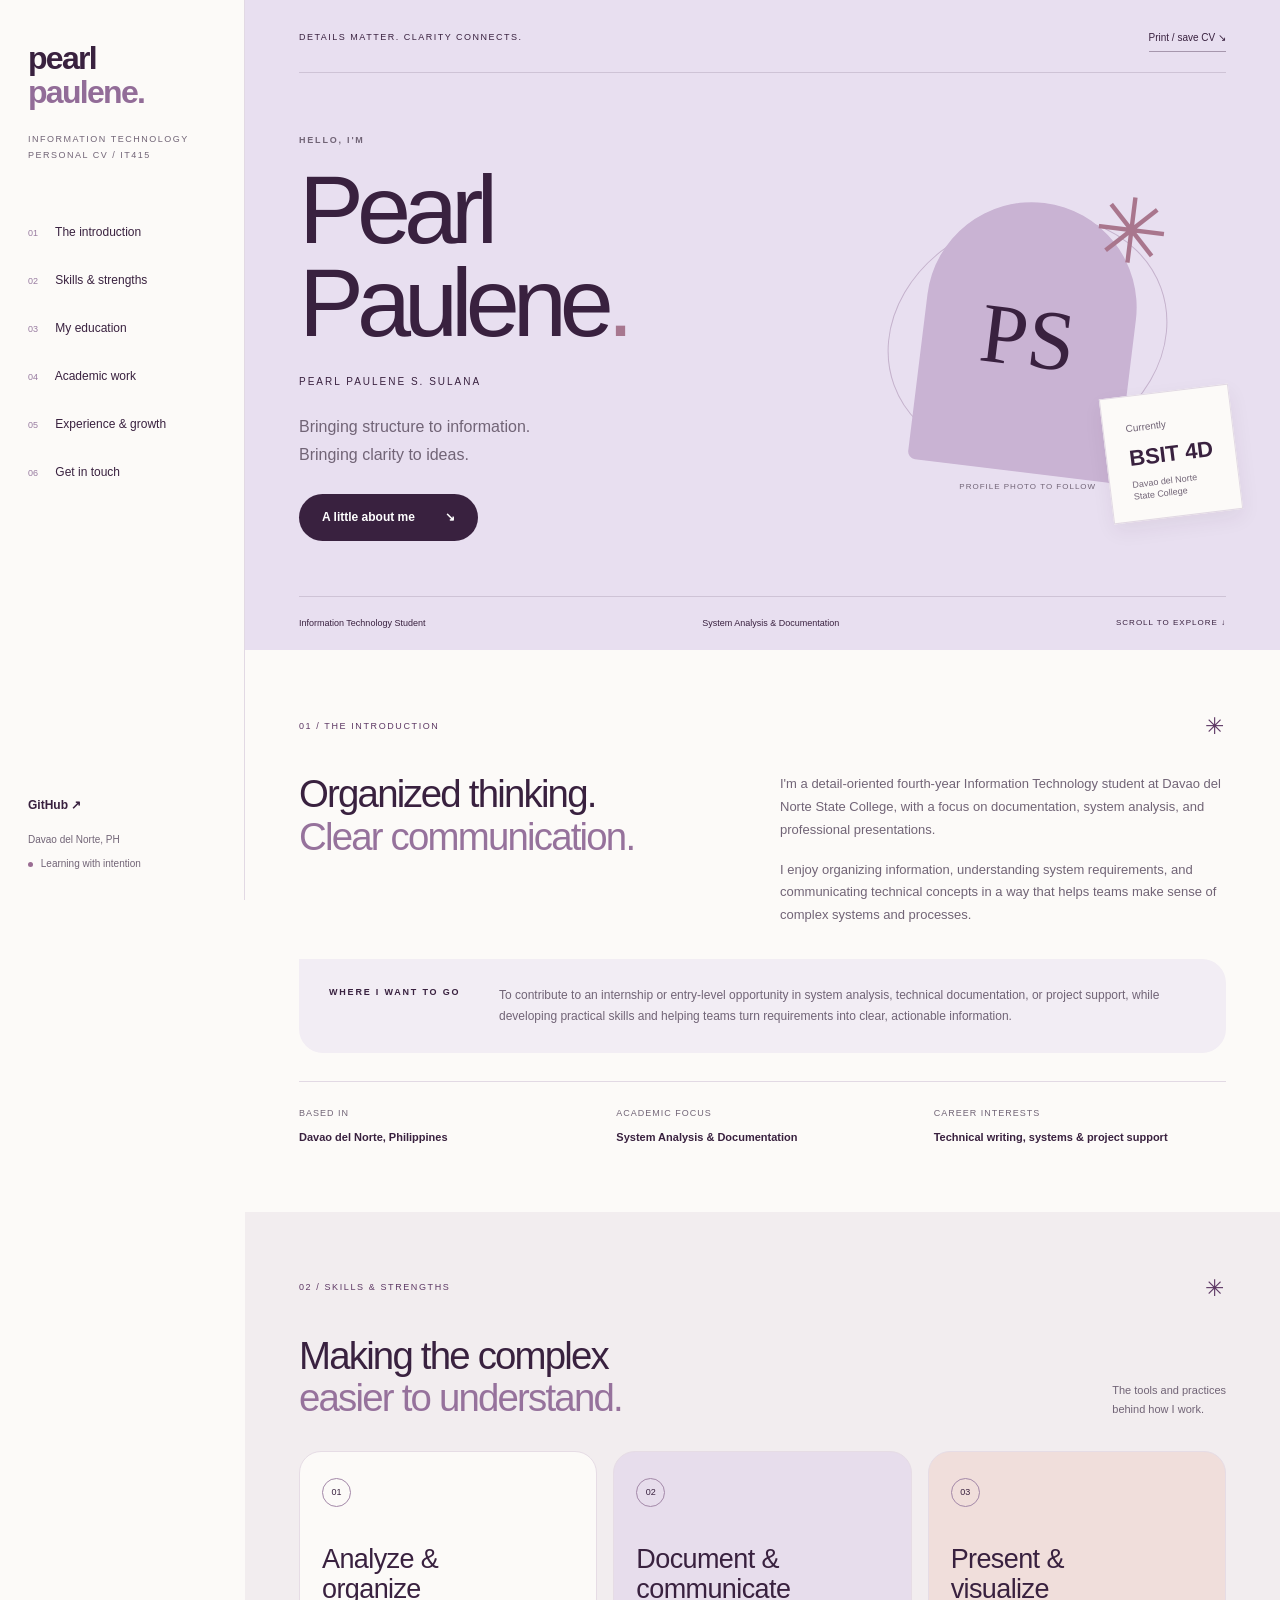
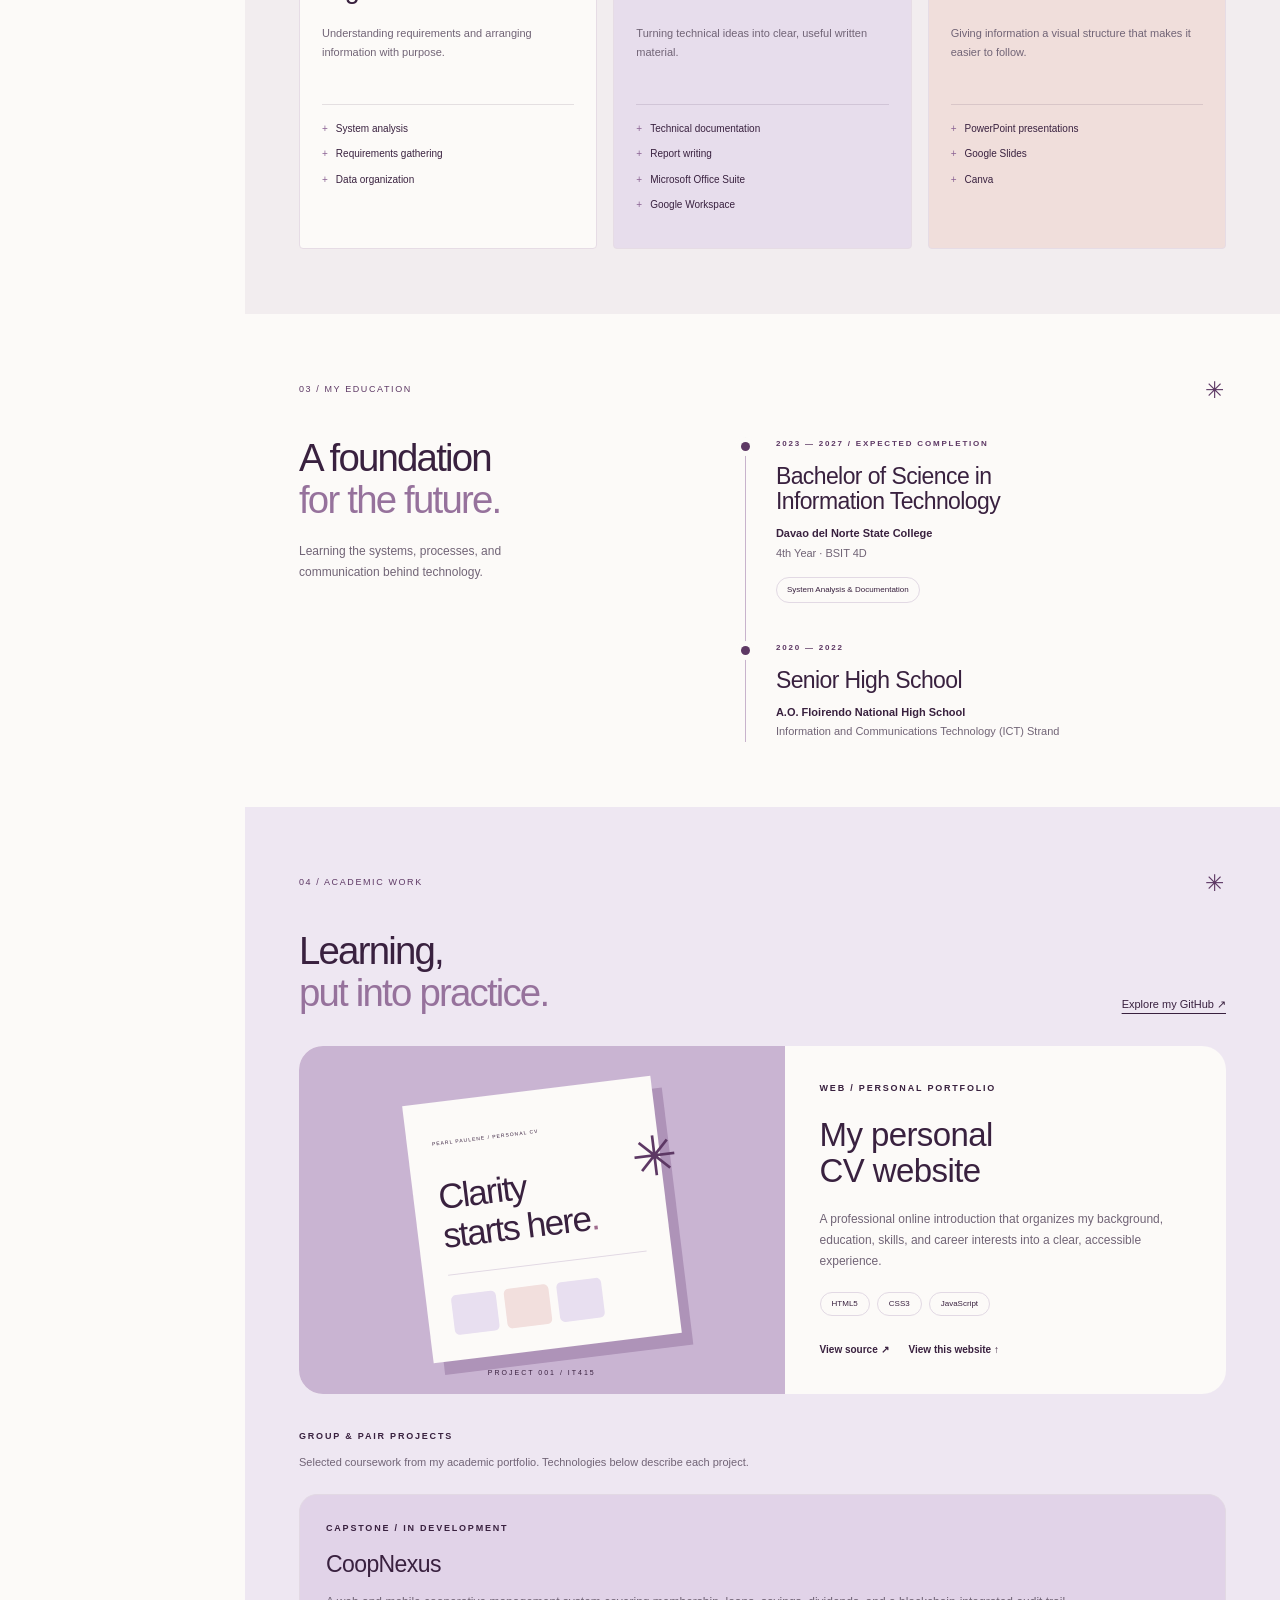
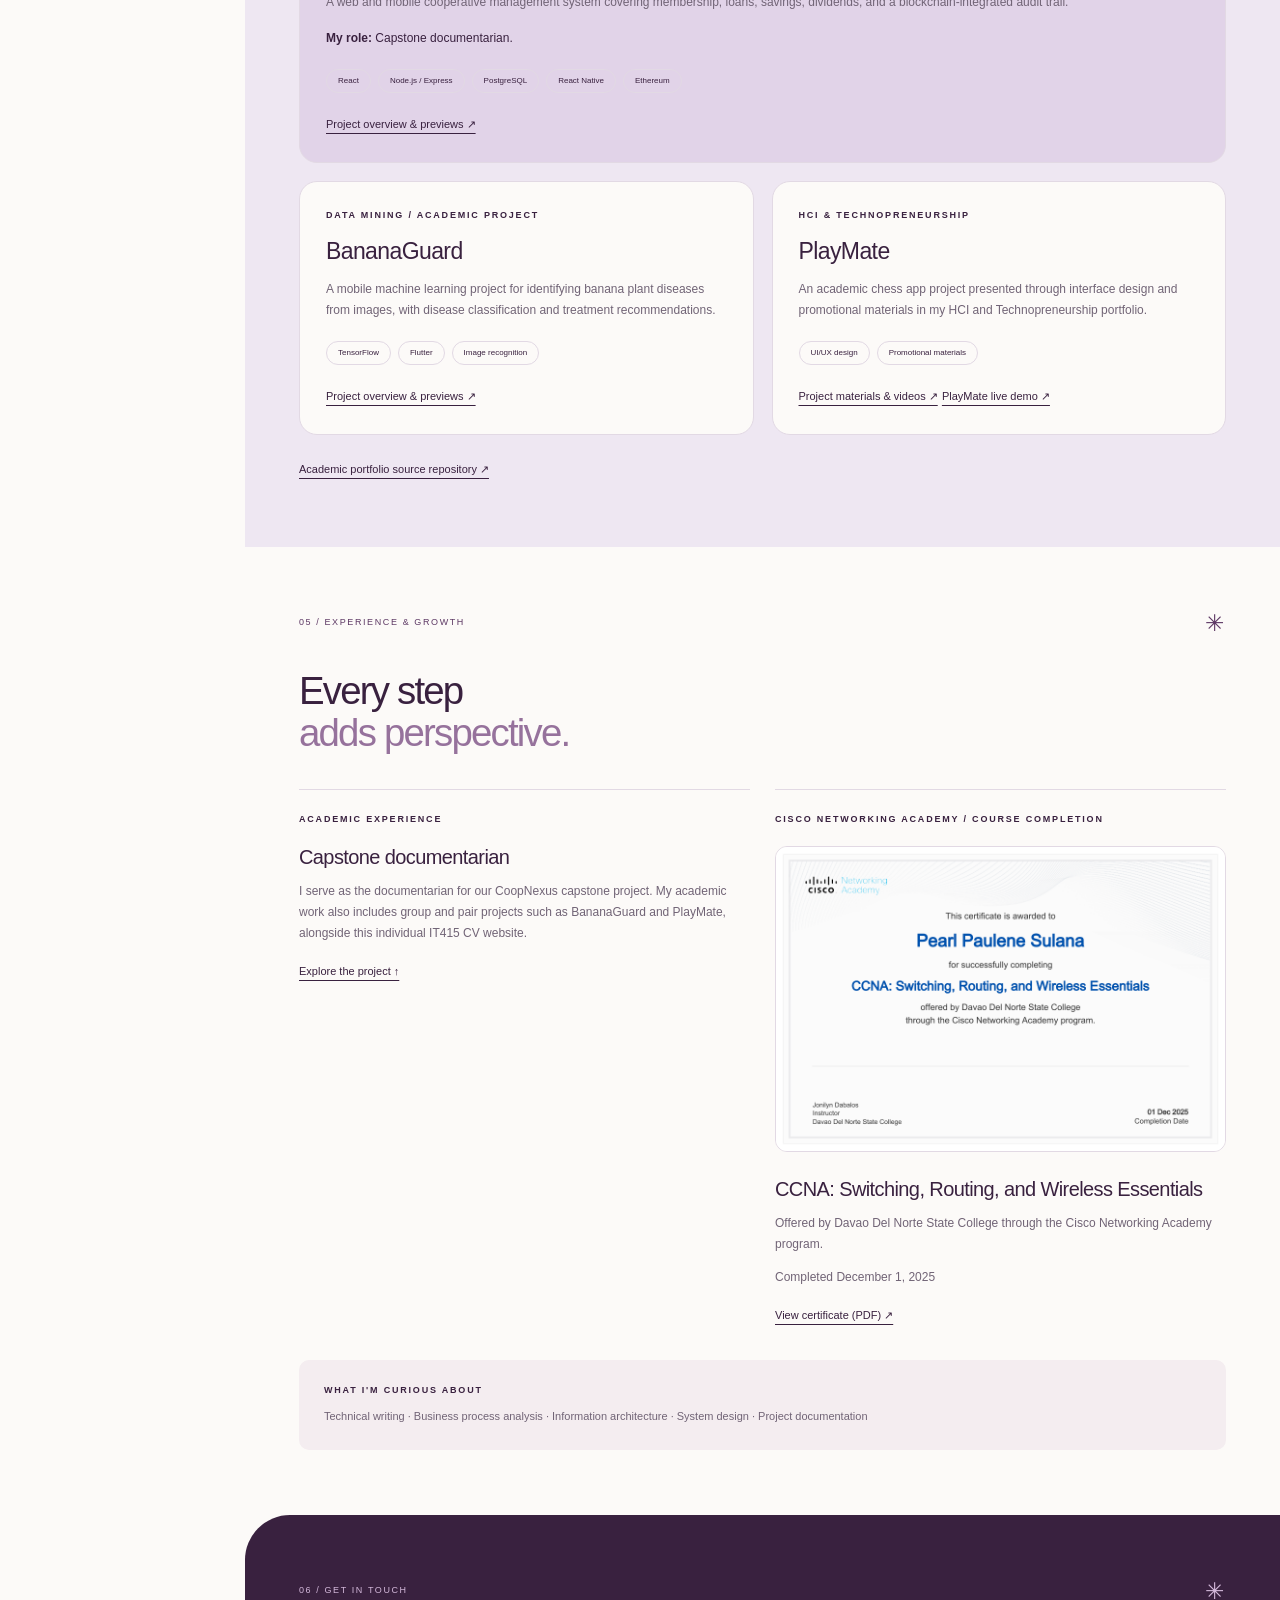
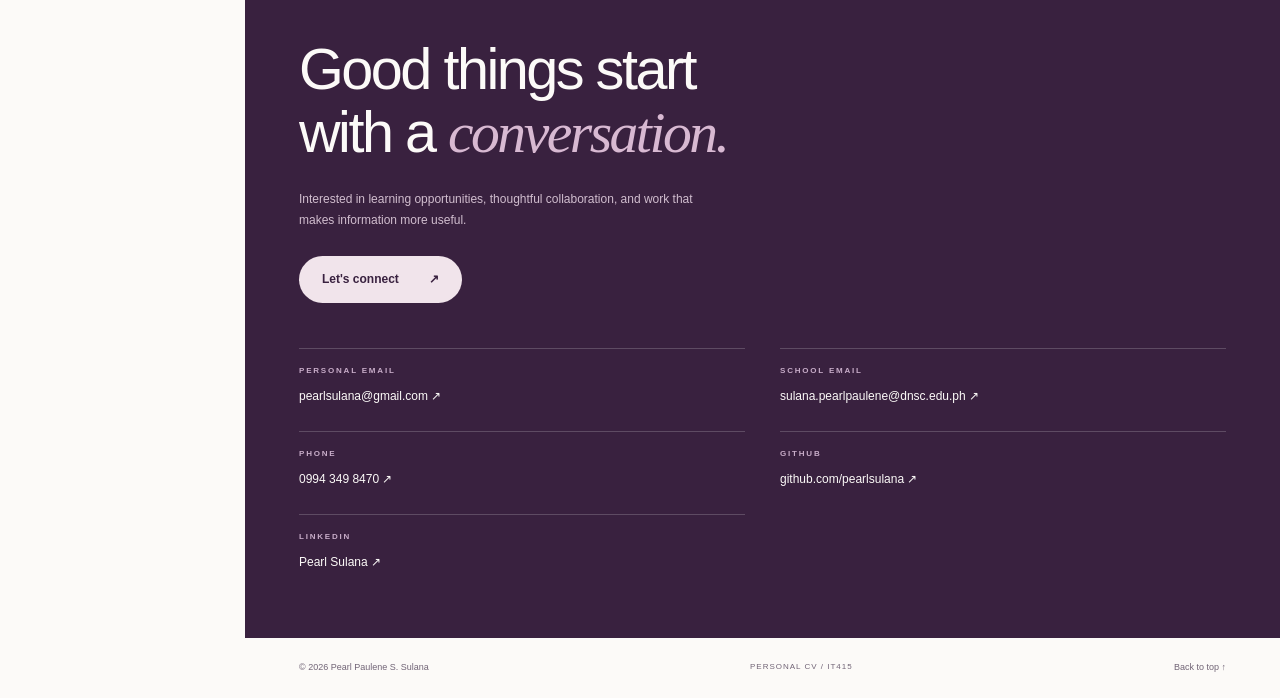
==== commit c1afdbfe: "Add editorial project pages and PlayMate live demo" ====
--- a/index.html
+++ b/index.html
@@ -24,7 +24,7 @@
 <section class="section about" id="about" aria-labelledby="about-title"><div class="section-kicker"><span>01 / THE INTRODUCTION</span><span aria-hidden="true">&#10035;</span></div><div class="about-layout"><h2 id="about-title">Organized thinking.<br><span>Clear communication.</span></h2><div class="body-copy"><p>I'm a detail-oriented fourth-year Information Technology student at Davao del Norte State College, with a focus on documentation, system analysis, and professional presentations.</p><p>I enjoy organizing information, understanding system requirements, and communicating technical concepts in a way that helps teams make sense of complex systems and processes.</p></div></div><div class="objective-panel"><span class="label">WHERE I WANT TO GO</span><p>To contribute to an internship or entry-level opportunity in system analysis, technical documentation, or project support, while developing practical skills and helping teams turn requirements into clear, actionable information.</p></div><dl class="info-row"><div><dt>Based in</dt><dd>Davao del Norte, Philippines</dd></div><div><dt>Academic focus</dt><dd>System Analysis &amp; Documentation</dd></div><div><dt>Career interests</dt><dd>Technical writing, systems &amp; project support</dd></div></dl></section>
 <section class="section expertise" id="expertise" aria-labelledby="expertise-title"><div class="section-kicker"><span>02 / SKILLS &amp; STRENGTHS</span><span aria-hidden="true">&#10035;</span></div><div class="section-title"><h2 id="expertise-title">Making the complex<br><span>easier to understand.</span></h2><p>The tools and practices<br>behind how I work.</p></div><div class="expertise-grid"><article class="expertise-card"><span class="skill-number">01</span><h3>Analyze &amp;<br>organize</h3><p>Understanding requirements and arranging information with purpose.</p><ul><li>System analysis</li><li>Requirements gathering</li><li>Data organization</li></ul></article><article class="expertise-card"><span class="skill-number">02</span><h3>Document &amp;<br>communicate</h3><p>Turning technical ideas into clear, useful written material.</p><ul><li>Technical documentation</li><li>Report writing</li><li>Microsoft Office Suite</li><li>Google Workspace</li></ul></article><article class="expertise-card"><span class="skill-number">03</span><h3>Present &amp;<br>visualize</h3><p>Giving information a visual structure that makes it easier to follow.</p><ul><li>PowerPoint presentations</li><li>Google Slides</li><li>Canva</li></ul></article></div></section>
 <section class="section" id="education" aria-labelledby="education-title"><div class="section-kicker"><span>03 / MY EDUCATION</span><span aria-hidden="true">&#10035;</span></div><div class="education-layout"><div><h2 id="education-title">A foundation<br><span>for the future.</span></h2><p class="education-intro">Learning the systems, processes, and communication behind technology.</p></div><div class="timeline"><article><span class="timeline-dot" aria-hidden="true"></span><p class="label">2023 &mdash; 2027 / EXPECTED COMPLETION</p><h3>Bachelor of Science in<br>Information Technology</h3><p class="school">Davao del Norte State College</p><p>4th Year &middot; BSIT 4D</p><span class="outline-tag">System Analysis &amp; Documentation</span></article><article><span class="timeline-dot" aria-hidden="true"></span><p class="label">2020 &mdash; 2022</p><h3>Senior High School</h3><p class="school">A.O. Floirendo National High School</p><p>Information and Communications Technology (ICT) Strand</p></article></div></div></section>
-<section class="section work" id="work" aria-labelledby="work-title"><div class="section-kicker"><span>04 / ACADEMIC WORK</span><span aria-hidden="true">&#10035;</span></div><div class="section-title"><h2 id="work-title">Learning,<br><span>put into practice.</span></h2><a class="underlined" href="https://github.com/pearlsulana" target="_blank" rel="noopener noreferrer">Explore my GitHub &#8599;</a></div><article class="project"><div class="project-art" role="img" aria-label="Illustrated preview of Pearl's personal CV website"><div class="document-art"><span>PEARL PAULENE / PERSONAL CV</span><strong>Clarity<br>starts here<span>.</span></strong><div class="document-rule"></div><div class="document-columns"><i></i><i></i><i></i></div><span class="document-star" aria-hidden="true">&#10035;</span></div><span class="project-index">PROJECT 001 / IT415</span></div><div class="project-details"><span class="label">WEB / PERSONAL PORTFOLIO</span><h3>My personal<br>CV website</h3><p>A professional online introduction that organizes my background, education, skills, and career interests into a clear, accessible experience.</p><div class="tags"><span>HTML5</span><span>CSS3</span><span>JavaScript</span></div><div class="project-actions"><a href="https://github.com/pearlsulana/pearl-cv-portfolio" target="_blank" rel="noopener noreferrer">View source &#8599;</a><a href="#home">View this website &#8593;</a></div></div></article><div class="collaborative-work"><div class="collaboration-heading"><span class="label">GROUP &amp; PAIR PROJECTS</span><p>Selected coursework from my academic portfolio. Technologies below describe each project.</p></div><div class="collaboration-grid"><article class="collaboration-card"><span class="label">CAPSTONE / IN DEVELOPMENT</span><h3>CoopNexus</h3><p>A web and mobile cooperative management system covering membership, loans, savings, dividends, and a blockchain-integrated audit trail.</p><p class="project-role"><strong>My role:</strong> Capstone documentarian.</p><div class="tags"><span>React</span><span>Node.js / Express</span><span>PostgreSQL</span><span>React Native</span><span>Ethereum</span></div><a class="underlined" href="https://pearlsulana.github.io/capstone.html" target="_blank" rel="noopener noreferrer">Project overview &amp; previews &#8599;</a></article><article class="collaboration-card"><span class="label">DATA MINING / ACADEMIC PROJECT</span><h3>BananaGuard</h3><p>A mobile machine learning project for identifying banana plant diseases from images, with disease classification and treatment recommendations.</p><div class="tags"><span>TensorFlow</span><span>Flutter</span><span>Image recognition</span></div><a class="underlined" href="https://pearlsulana.github.io/data-mining.html" target="_blank" rel="noopener noreferrer">Project overview &amp; previews &#8599;</a></article><article class="collaboration-card"><span class="label">HCI &amp; TECHNOPRENEURSHIP</span><h3>PlayMate</h3><p>An academic chess app project presented through interface design and promotional materials in my HCI and Technopreneurship portfolio.</p><div class="tags"><span>UI/UX design</span><span>Promotional materials</span></div><a class="underlined" href="https://pearlsulana.github.io/hci-techno.html" target="_blank" rel="noopener noreferrer">Project materials &amp; videos &#8599;</a></article></div><a class="portfolio-link underlined" href="https://github.com/pearlsulana/pearlsulana.github.io" target="_blank" rel="noopener noreferrer">Academic portfolio source repository &#8599;</a></div></section>
+<section class="section work" id="work" aria-labelledby="work-title"><div class="section-kicker"><span>04 / ACADEMIC WORK</span><span aria-hidden="true">&#10035;</span></div><div class="section-title"><h2 id="work-title">Learning,<br><span>put into practice.</span></h2><a class="underlined" href="https://github.com/pearlsulana" target="_blank" rel="noopener noreferrer">Explore my GitHub &#8599;</a></div><article class="project"><div class="project-art" role="img" aria-label="Illustrated preview of Pearl's personal CV website"><div class="document-art"><span>PEARL PAULENE / PERSONAL CV</span><strong>Clarity<br>starts here<span>.</span></strong><div class="document-rule"></div><div class="document-columns"><i></i><i></i><i></i></div><span class="document-star" aria-hidden="true">&#10035;</span></div><span class="project-index">PROJECT 001 / IT415</span></div><div class="project-details"><span class="label">WEB / PERSONAL PORTFOLIO</span><h3>My personal<br>CV website</h3><p>A professional online introduction that organizes my background, education, skills, and career interests into a clear, accessible experience.</p><div class="tags"><span>HTML5</span><span>CSS3</span><span>JavaScript</span></div><div class="project-actions"><a href="https://github.com/pearlsulana/pearl-cv-portfolio" target="_blank" rel="noopener noreferrer">View source &#8599;</a><a href="#home">View this website &#8593;</a></div></div></article><div class="collaborative-work"><div class="collaboration-heading"><span class="label">GROUP &amp; PAIR PROJECTS</span><p>Selected coursework from my academic portfolio. Technologies below describe each project.</p></div><div class="collaboration-grid"><article class="collaboration-card"><span class="label">CAPSTONE / IN DEVELOPMENT</span><h3>CoopNexus</h3><p>A web and mobile cooperative management system covering membership, loans, savings, dividends, and a blockchain-integrated audit trail.</p><p class="project-role"><strong>My role:</strong> Capstone documentarian.</p><div class="tags"><span>React</span><span>Node.js / Express</span><span>PostgreSQL</span><span>React Native</span><span>Ethereum</span></div><a class="underlined" href="capstone.html" target="_blank" rel="noopener noreferrer">Project overview &amp; previews &#8599;</a></article><article class="collaboration-card"><span class="label">DATA MINING / ACADEMIC PROJECT</span><h3>BananaGuard</h3><p>A mobile machine learning project for identifying banana plant diseases from images, with disease classification and treatment recommendations.</p><div class="tags"><span>TensorFlow</span><span>Flutter</span><span>Image recognition</span></div><a class="underlined" href="data-mining.html" target="_blank" rel="noopener noreferrer">Project overview &amp; previews &#8599;</a></article><article class="collaboration-card"><span class="label">HCI &amp; TECHNOPRENEURSHIP</span><h3>PlayMate</h3><p>An academic chess app project presented through interface design and promotional materials in my HCI and Technopreneurship portfolio.</p><div class="tags"><span>UI/UX design</span><span>Promotional materials</span></div><a class="underlined" href="hci-techno.html" target="_blank" rel="noopener noreferrer">Project materials &amp; videos &#8599;</a> <a class="underlined live-demo-link" href="https://playmate-chess.netlify.app/" target="_blank" rel="noopener noreferrer">PlayMate live demo &#8599;</a></article></div><a class="portfolio-link underlined" href="https://github.com/pearlsulana/pearlsulana.github.io" target="_blank" rel="noopener noreferrer">Academic portfolio source repository &#8599;</a></div></section>
 <section class="section" id="growth" aria-labelledby="growth-title"><div class="section-kicker"><span>05 / EXPERIENCE &amp; GROWTH</span><span aria-hidden="true">&#10035;</span></div><h2 id="growth-title">Every step<br><span>adds perspective.</span></h2><div class="growth-grid"><article><span class="label">ACADEMIC EXPERIENCE</span><h3>Capstone documentarian</h3><p>I serve as the documentarian for our CoopNexus capstone project. My academic work also includes group and pair projects such as BananaGuard and PlayMate, alongside this individual IT415 CV website.</p><a class="underlined" href="#work">Explore the project &#8593;</a></article><article class="certificate"><span class="label">CISCO NETWORKING ACADEMY / COURSE COMPLETION</span><a class="certificate-preview" href="assets/certificates/cisco-switching-routing-wireless-essentials.pdf" target="_blank" rel="noopener noreferrer" aria-label="Open Pearl's Cisco course completion certificate PDF"><img src="assets/certificates/cisco-switching-routing-wireless-essentials.png" alt="Cisco Networking Academy certificate awarded to Pearl Paulene Sulana for completing Switching, Routing, and Wireless Essentials on December 1, 2025" width="930" height="630" loading="lazy"></a><h3>CCNA: Switching, Routing, and Wireless Essentials</h3><p>Offered by Davao Del Norte State College through the Cisco Networking Academy program.</p><p class="certificate-date">Completed <time datetime="2025-12-01">December 1, 2025</time></p><a class="underlined" href="assets/certificates/cisco-switching-routing-wireless-essentials.pdf" target="_blank" rel="noopener noreferrer">View certificate (PDF) &#8599;</a></article></div><div class="interests"><span class="label">WHAT I'M CURIOUS ABOUT</span><p>Technical writing &middot; Business process analysis &middot; Information architecture &middot; System design &middot; Project documentation</p></div></section>
 <section class="contact section" id="contact" aria-labelledby="contact-title"><div class="section-kicker"><span>06 / GET IN TOUCH</span><span aria-hidden="true">&#10035;</span></div><h2 id="contact-title">Good things start<br>with a <em>conversation.</em></h2><p class="contact-intro">Interested in learning opportunities, thoughtful collaboration, and work that makes information more useful.</p><a class="pill-button light" href="mailto:pearlsulana@gmail.com">Let's connect <span aria-hidden="true">&#8599;</span></a><div class="contact-grid"><div><span class="label">PERSONAL EMAIL</span><a href="mailto:pearlsulana@gmail.com">pearlsulana@gmail.com &#8599;</a></div><div><span class="label">SCHOOL EMAIL</span><a href="mailto:sulana.pearlpaulene@dnsc.edu.ph">sulana.pearlpaulene@dnsc.edu.ph &#8599;</a></div><div><span class="label">PHONE</span><a href="tel:+639943498470">0994 349 8470 &#8599;</a></div><div><span class="label">GITHUB</span><a href="https://github.com/pearlsulana" target="_blank" rel="noopener noreferrer">github.com/pearlsulana &#8599;</a></div><div><span class="label">LINKEDIN</span><a href="https://www.linkedin.com/in/pearl-sulana-44a05b447/" target="_blank" rel="noopener noreferrer">Pearl Sulana &#8599;</a></div></div></section>
 <footer><span>&copy; <span id="year">2026</span> Pearl Paulene S. Sulana</span><span>PERSONAL CV / IT415</span><a href="#home">Back to top &#8593;</a></footer>
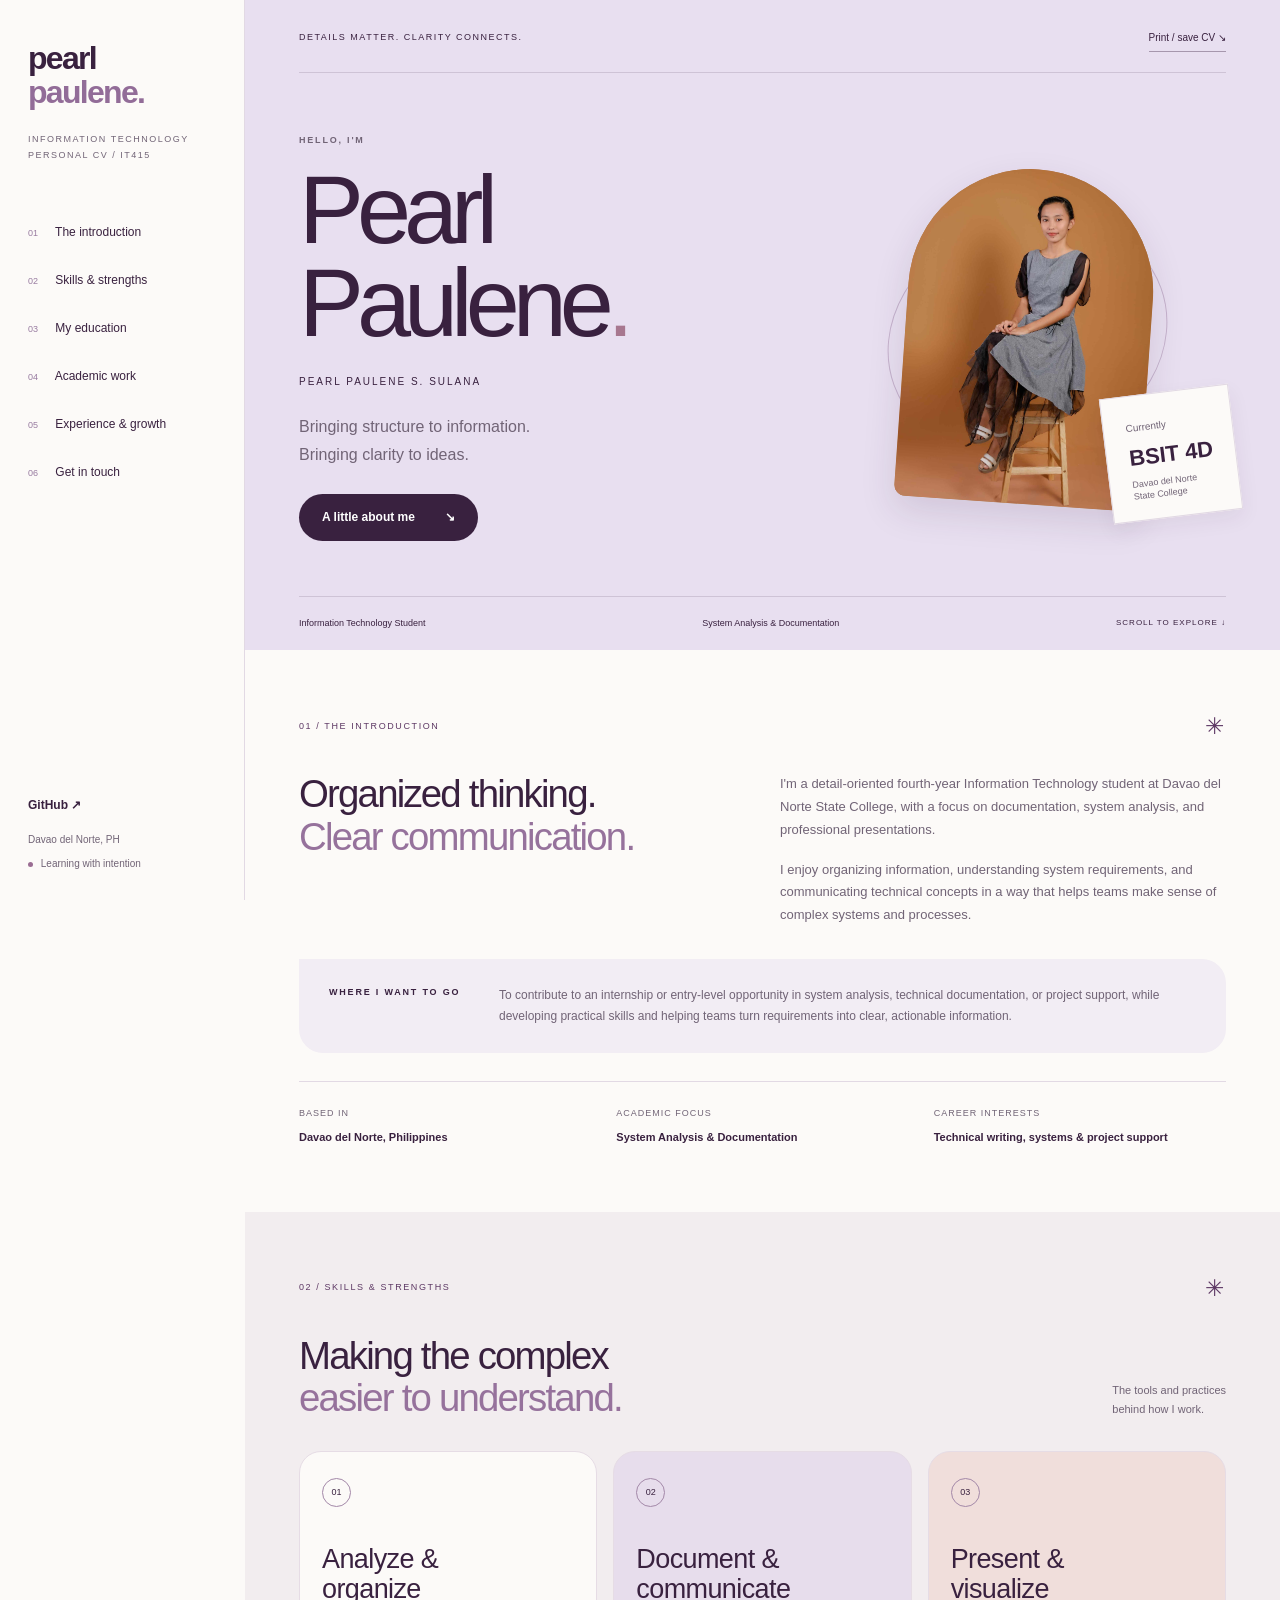
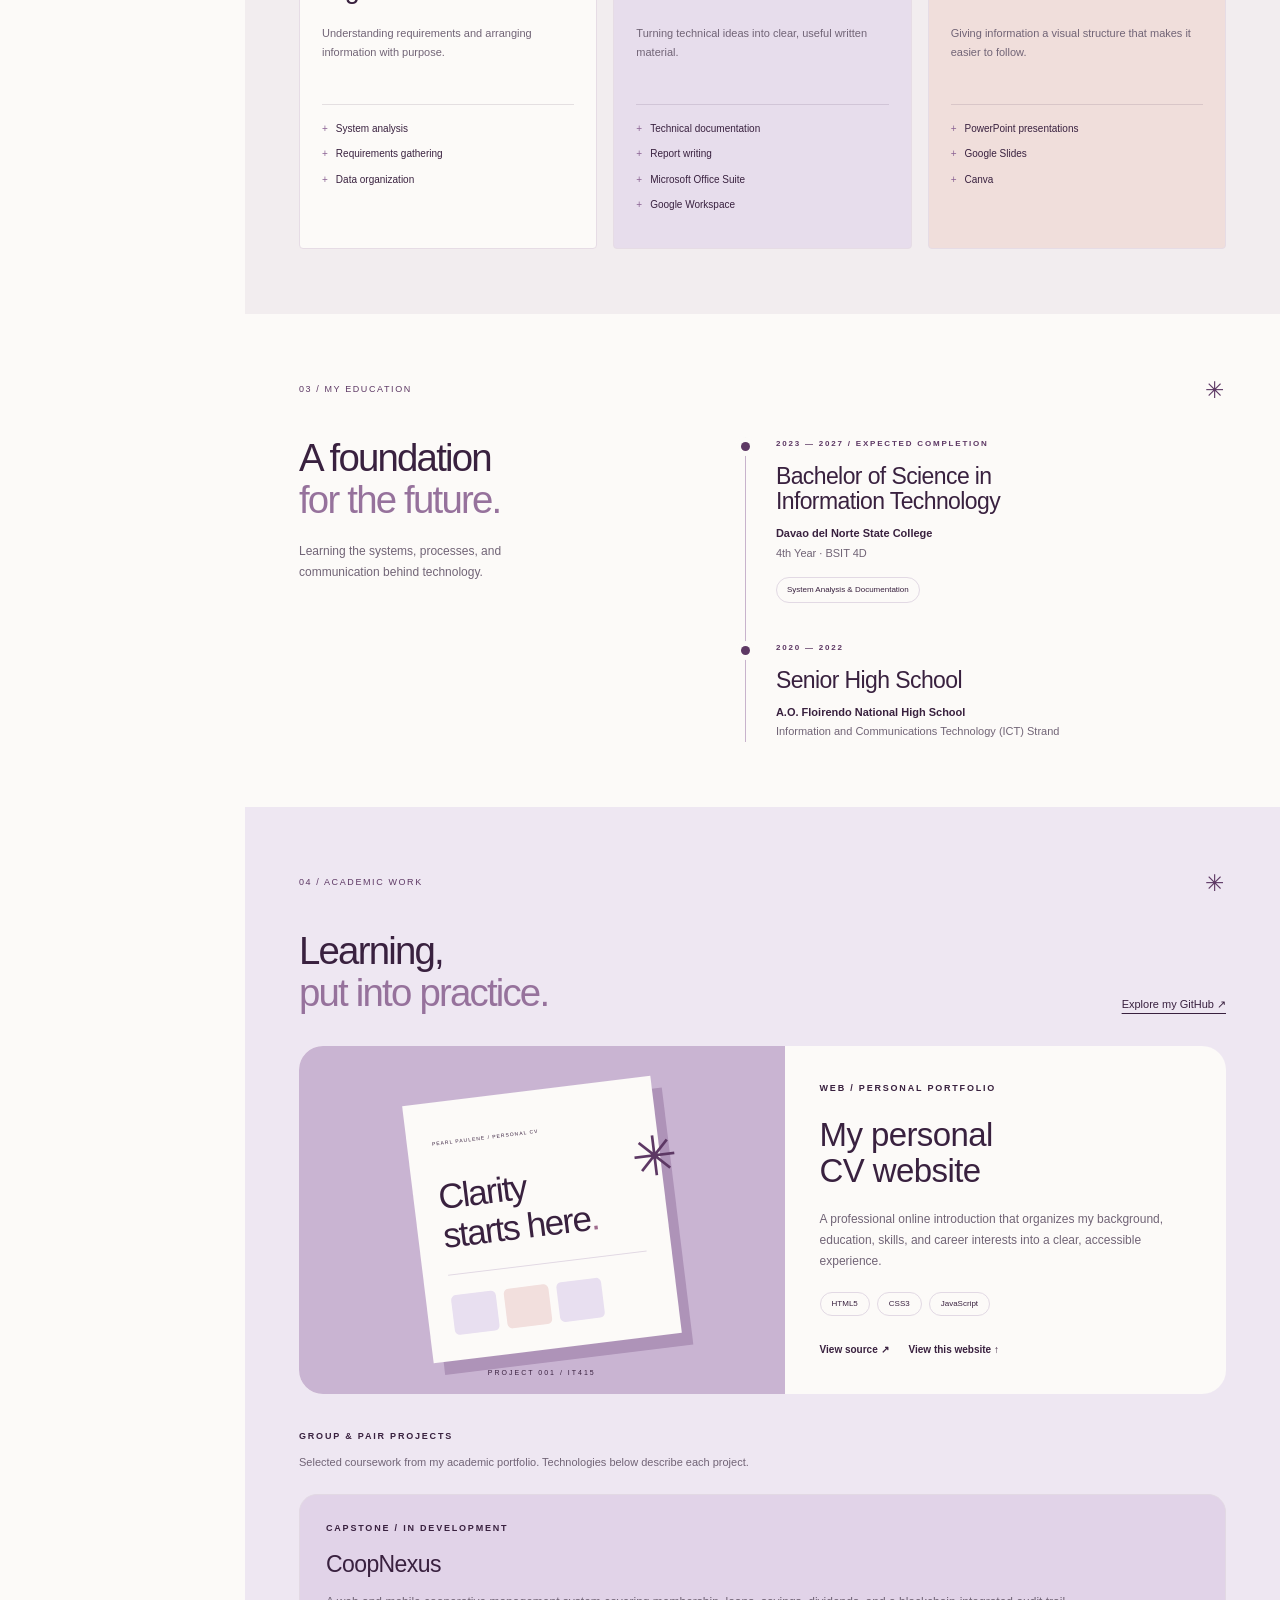
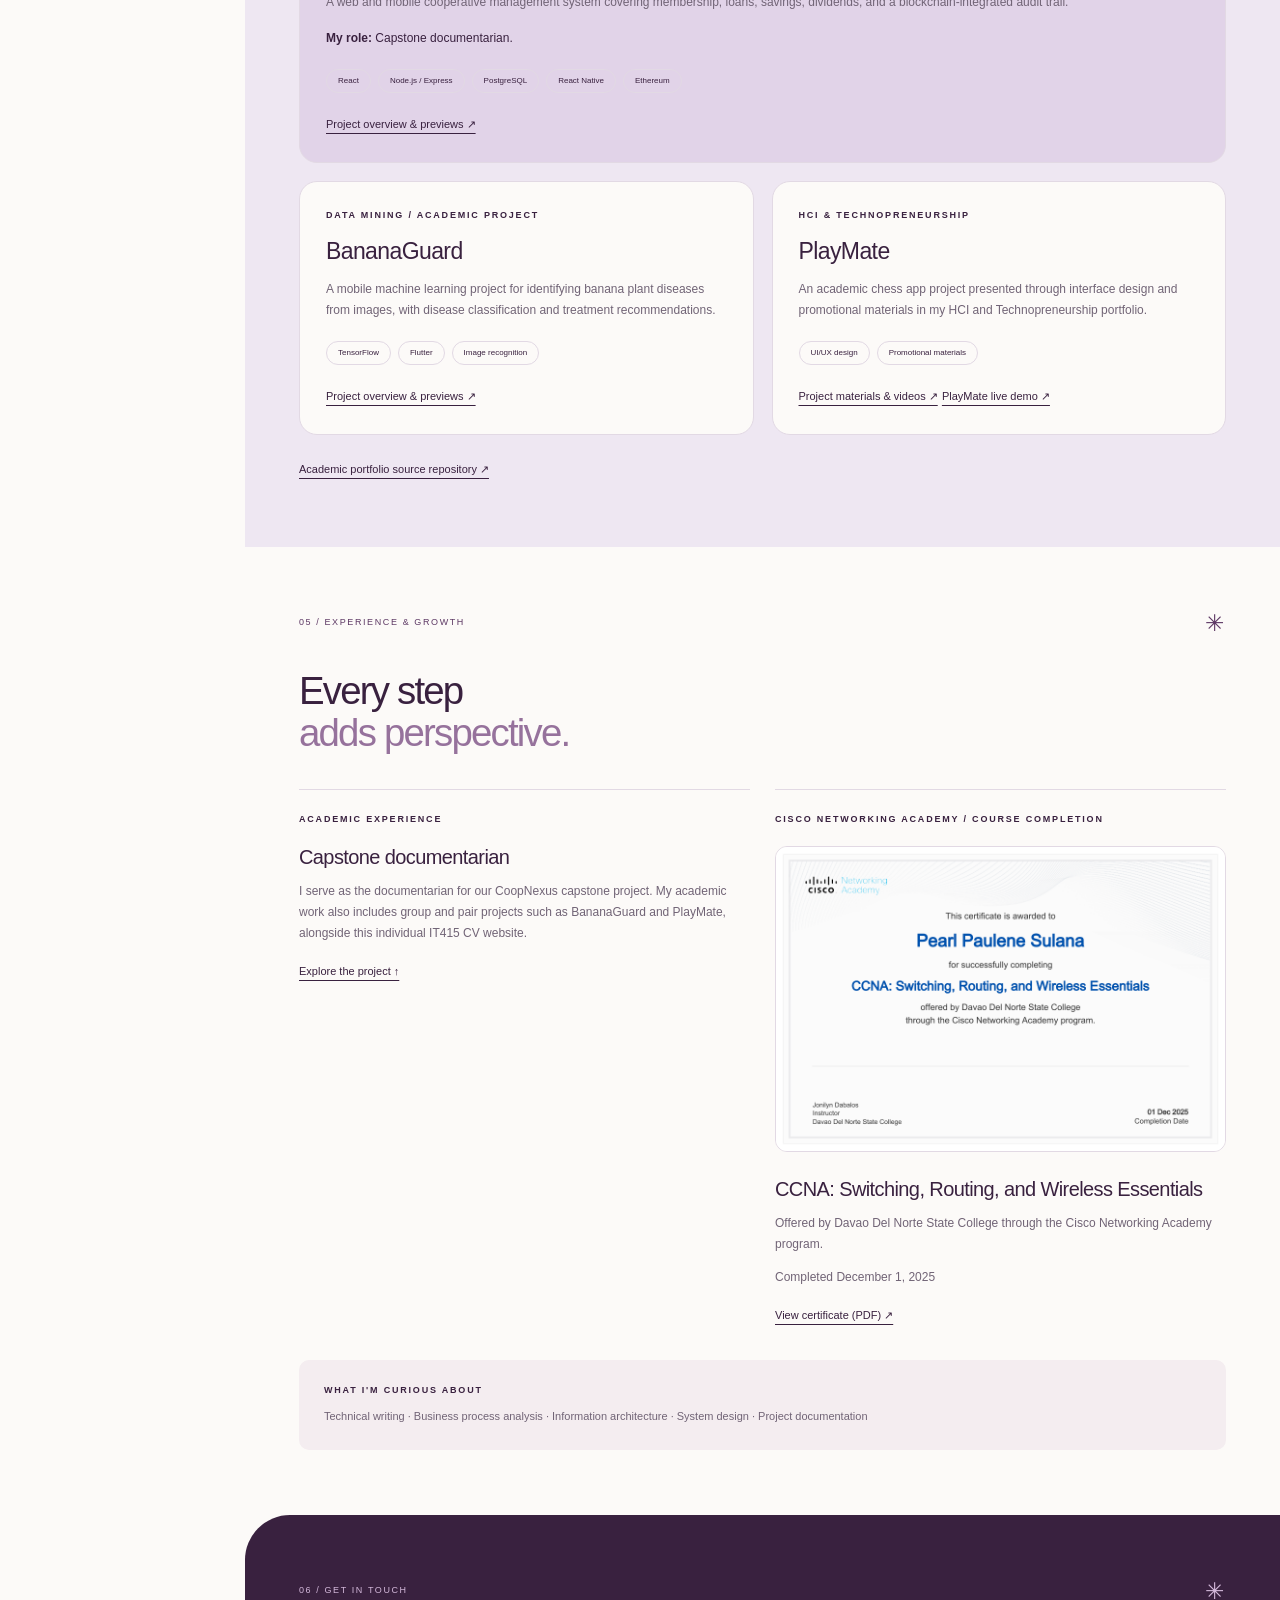
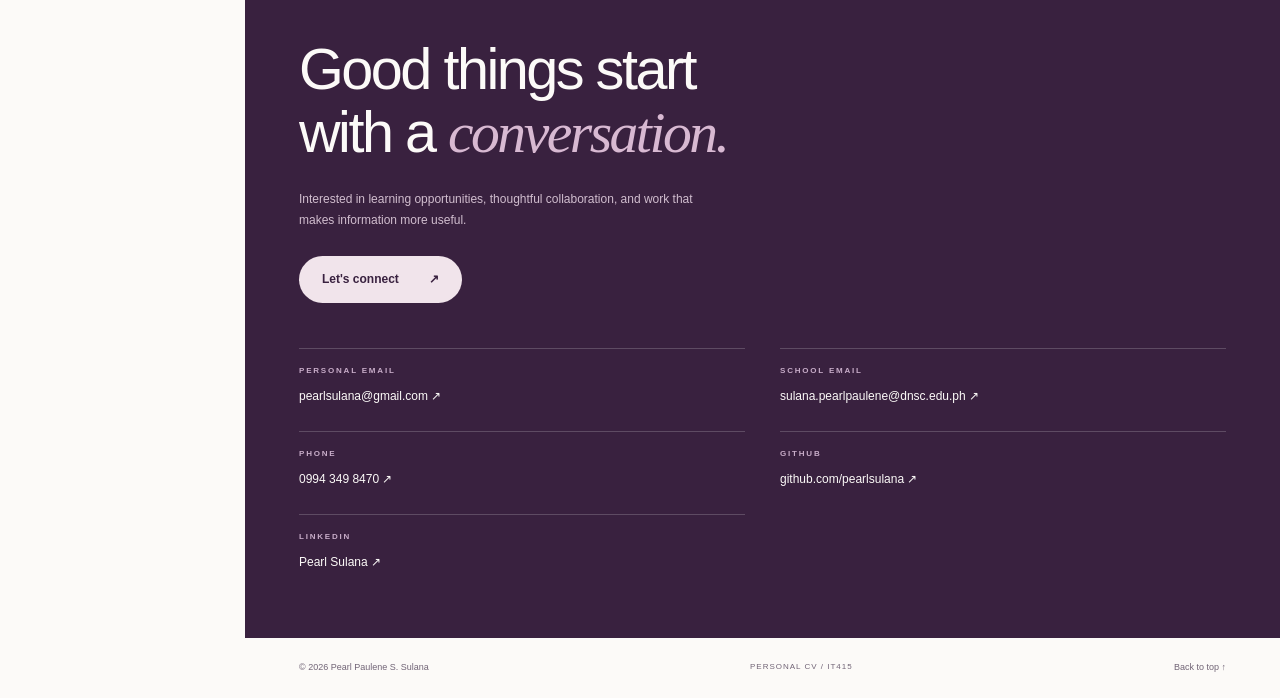
==== commit db3e157f: "Add Pearl profile photograph" ====
--- a/index.html
+++ b/index.html
@@ -18,13 +18,13 @@
 <main id="main">
 <section class="hero" id="home" aria-labelledby="hero-title">
 <div class="hero-top"><span>DETAILS MATTER. CLARITY CONNECTS.</span><button id="print-cv" type="button">Print / save CV &#8600;</button></div>
-<div class="hero-layout"><div><p class="label">HELLO, I'M</p><h1 id="hero-title">Pearl<br>Paulene<span class="name-dot">.</span></h1><p class="full-name">PEARL PAULENE S. SULANA</p><p class="hero-intro">Bringing structure to information.<br>Bringing clarity to ideas.</p><a class="pill-button dark" href="#about">A little about me <span aria-hidden="true">&#8600;</span></a></div><div class="identity-art"><div class="orbit" aria-hidden="true"></div><div class="initials" role="img" aria-label="PS initials placeholder; Pearl's profile photo will be added when supplied.">PS<span aria-hidden="true">&#10035;</span></div><p class="photo-note">PROFILE PHOTO TO FOLLOW</p><div class="student-note"><span>Currently</span><strong>BSIT 4D</strong><p>Davao del Norte<br>State College</p></div></div></div>
+<div class="hero-layout"><div><p class="label">HELLO, I'M</p><h1 id="hero-title">Pearl<br>Paulene<span class="name-dot">.</span></h1><p class="full-name">PEARL PAULENE S. SULANA</p><p class="hero-intro">Bringing structure to information.<br>Bringing clarity to ideas.</p><a class="pill-button dark" href="#about">A little about me <span aria-hidden="true">&#8600;</span></a></div><div class="identity-art"><div class="orbit" aria-hidden="true"></div><div class="portrait-frame"><img class="pearl-photo" src="assets/pearl-profile.jpg" alt="Pearl Paulene S. Sulana" width="1462" height="2048" fetchpriority="high"></div><div class="student-note"><span>Currently</span><strong>BSIT 4D</strong><p>Davao del Norte<br>State College</p></div></div></div>
 <div class="hero-footer"><span>Information Technology Student</span><span>System Analysis &amp; Documentation</span><a href="#expertise" aria-label="Scroll to skills">SCROLL TO EXPLORE &#8595;</a></div>
 </section>
 <section class="section about" id="about" aria-labelledby="about-title"><div class="section-kicker"><span>01 / THE INTRODUCTION</span><span aria-hidden="true">&#10035;</span></div><div class="about-layout"><h2 id="about-title">Organized thinking.<br><span>Clear communication.</span></h2><div class="body-copy"><p>I'm a detail-oriented fourth-year Information Technology student at Davao del Norte State College, with a focus on documentation, system analysis, and professional presentations.</p><p>I enjoy organizing information, understanding system requirements, and communicating technical concepts in a way that helps teams make sense of complex systems and processes.</p></div></div><div class="objective-panel"><span class="label">WHERE I WANT TO GO</span><p>To contribute to an internship or entry-level opportunity in system analysis, technical documentation, or project support, while developing practical skills and helping teams turn requirements into clear, actionable information.</p></div><dl class="info-row"><div><dt>Based in</dt><dd>Davao del Norte, Philippines</dd></div><div><dt>Academic focus</dt><dd>System Analysis &amp; Documentation</dd></div><div><dt>Career interests</dt><dd>Technical writing, systems &amp; project support</dd></div></dl></section>
 <section class="section expertise" id="expertise" aria-labelledby="expertise-title"><div class="section-kicker"><span>02 / SKILLS &amp; STRENGTHS</span><span aria-hidden="true">&#10035;</span></div><div class="section-title"><h2 id="expertise-title">Making the complex<br><span>easier to understand.</span></h2><p>The tools and practices<br>behind how I work.</p></div><div class="expertise-grid"><article class="expertise-card"><span class="skill-number">01</span><h3>Analyze &amp;<br>organize</h3><p>Understanding requirements and arranging information with purpose.</p><ul><li>System analysis</li><li>Requirements gathering</li><li>Data organization</li></ul></article><article class="expertise-card"><span class="skill-number">02</span><h3>Document &amp;<br>communicate</h3><p>Turning technical ideas into clear, useful written material.</p><ul><li>Technical documentation</li><li>Report writing</li><li>Microsoft Office Suite</li><li>Google Workspace</li></ul></article><article class="expertise-card"><span class="skill-number">03</span><h3>Present &amp;<br>visualize</h3><p>Giving information a visual structure that makes it easier to follow.</p><ul><li>PowerPoint presentations</li><li>Google Slides</li><li>Canva</li></ul></article></div></section>
 <section class="section" id="education" aria-labelledby="education-title"><div class="section-kicker"><span>03 / MY EDUCATION</span><span aria-hidden="true">&#10035;</span></div><div class="education-layout"><div><h2 id="education-title">A foundation<br><span>for the future.</span></h2><p class="education-intro">Learning the systems, processes, and communication behind technology.</p></div><div class="timeline"><article><span class="timeline-dot" aria-hidden="true"></span><p class="label">2023 &mdash; 2027 / EXPECTED COMPLETION</p><h3>Bachelor of Science in<br>Information Technology</h3><p class="school">Davao del Norte State College</p><p>4th Year &middot; BSIT 4D</p><span class="outline-tag">System Analysis &amp; Documentation</span></article><article><span class="timeline-dot" aria-hidden="true"></span><p class="label">2020 &mdash; 2022</p><h3>Senior High School</h3><p class="school">A.O. Floirendo National High School</p><p>Information and Communications Technology (ICT) Strand</p></article></div></div></section>
-<section class="section work" id="work" aria-labelledby="work-title"><div class="section-kicker"><span>04 / ACADEMIC WORK</span><span aria-hidden="true">&#10035;</span></div><div class="section-title"><h2 id="work-title">Learning,<br><span>put into practice.</span></h2><a class="underlined" href="https://github.com/pearlsulana" target="_blank" rel="noopener noreferrer">Explore my GitHub &#8599;</a></div><article class="project"><div class="project-art" role="img" aria-label="Illustrated preview of Pearl's personal CV website"><div class="document-art"><span>PEARL PAULENE / PERSONAL CV</span><strong>Clarity<br>starts here<span>.</span></strong><div class="document-rule"></div><div class="document-columns"><i></i><i></i><i></i></div><span class="document-star" aria-hidden="true">&#10035;</span></div><span class="project-index">PROJECT 001 / IT415</span></div><div class="project-details"><span class="label">WEB / PERSONAL PORTFOLIO</span><h3>My personal<br>CV website</h3><p>A professional online introduction that organizes my background, education, skills, and career interests into a clear, accessible experience.</p><div class="tags"><span>HTML5</span><span>CSS3</span><span>JavaScript</span></div><div class="project-actions"><a href="https://github.com/pearlsulana/pearl-cv-portfolio" target="_blank" rel="noopener noreferrer">View source &#8599;</a><a href="#home">View this website &#8593;</a></div></div></article><div class="collaborative-work"><div class="collaboration-heading"><span class="label">GROUP &amp; PAIR PROJECTS</span><p>Selected coursework from my academic portfolio. Technologies below describe each project.</p></div><div class="collaboration-grid"><article class="collaboration-card"><span class="label">CAPSTONE / IN DEVELOPMENT</span><h3>CoopNexus</h3><p>A web and mobile cooperative management system covering membership, loans, savings, dividends, and a blockchain-integrated audit trail.</p><p class="project-role"><strong>My role:</strong> Capstone documentarian.</p><div class="tags"><span>React</span><span>Node.js / Express</span><span>PostgreSQL</span><span>React Native</span><span>Ethereum</span></div><a class="underlined" href="capstone.html" target="_blank" rel="noopener noreferrer">Project overview &amp; previews &#8599;</a></article><article class="collaboration-card"><span class="label">DATA MINING / ACADEMIC PROJECT</span><h3>BananaGuard</h3><p>A mobile machine learning project for identifying banana plant diseases from images, with disease classification and treatment recommendations.</p><div class="tags"><span>TensorFlow</span><span>Flutter</span><span>Image recognition</span></div><a class="underlined" href="data-mining.html" target="_blank" rel="noopener noreferrer">Project overview &amp; previews &#8599;</a></article><article class="collaboration-card"><span class="label">HCI &amp; TECHNOPRENEURSHIP</span><h3>PlayMate</h3><p>An academic chess app project presented through interface design and promotional materials in my HCI and Technopreneurship portfolio.</p><div class="tags"><span>UI/UX design</span><span>Promotional materials</span></div><a class="underlined" href="hci-techno.html" target="_blank" rel="noopener noreferrer">Project materials &amp; videos &#8599;</a> <a class="underlined live-demo-link" href="https://playmate-chess.netlify.app/" target="_blank" rel="noopener noreferrer">PlayMate live demo &#8599;</a></article></div><a class="portfolio-link underlined" href="https://github.com/pearlsulana/pearlsulana.github.io" target="_blank" rel="noopener noreferrer">Academic portfolio source repository &#8599;</a></div></section>
+<section class="section work" id="work" aria-labelledby="work-title"><div class="section-kicker"><span>04 / ACADEMIC WORK</span><span aria-hidden="true">&#10035;</span></div><div class="section-title"><h2 id="work-title">Learning,<br><span>put into practice.</span></h2><a class="underlined" href="https://github.com/pearlsulana" target="_blank" rel="noopener noreferrer">Explore my GitHub &#8599;</a></div><article class="project"><div class="project-art" role="img" aria-label="Illustrated preview of Pearl's personal CV website"><div class="document-art"><span>PEARL PAULENE / PERSONAL CV</span><strong>Clarity<br>starts here<span>.</span></strong><div class="document-rule"></div><div class="document-columns"><i></i><i></i><i></i></div><span class="document-star" aria-hidden="true">&#10035;</span></div><span class="project-index">PROJECT 001 / IT415</span></div><div class="project-details"><span class="label">WEB / PERSONAL PORTFOLIO</span><h3>My personal<br>CV website</h3><p>A professional online introduction that organizes my background, education, skills, and career interests into a clear, accessible experience.</p><div class="tags"><span>HTML5</span><span>CSS3</span><span>JavaScript</span></div><div class="project-actions"><a href="https://github.com/pearlsulana/Pearl_CV" target="_blank" rel="noopener noreferrer">View source &#8599;</a><a href="#home">View this website &#8593;</a></div></div></article><div class="collaborative-work"><div class="collaboration-heading"><span class="label">GROUP &amp; PAIR PROJECTS</span><p>Selected coursework from my academic portfolio. Technologies below describe each project.</p></div><div class="collaboration-grid"><article class="collaboration-card"><span class="label">CAPSTONE / IN DEVELOPMENT</span><h3>CoopNexus</h3><p>A web and mobile cooperative management system covering membership, loans, savings, dividends, and a blockchain-integrated audit trail.</p><p class="project-role"><strong>My role:</strong> Capstone documentarian.</p><div class="tags"><span>React</span><span>Node.js / Express</span><span>PostgreSQL</span><span>React Native</span><span>Ethereum</span></div><a class="underlined" href="capstone.html" target="_blank" rel="noopener noreferrer">Project overview &amp; previews &#8599;</a></article><article class="collaboration-card"><span class="label">DATA MINING / ACADEMIC PROJECT</span><h3>BananaGuard</h3><p>A mobile machine learning project for identifying banana plant diseases from images, with disease classification and treatment recommendations.</p><div class="tags"><span>TensorFlow</span><span>Flutter</span><span>Image recognition</span></div><a class="underlined" href="data-mining.html" target="_blank" rel="noopener noreferrer">Project overview &amp; previews &#8599;</a></article><article class="collaboration-card"><span class="label">HCI &amp; TECHNOPRENEURSHIP</span><h3>PlayMate</h3><p>An academic chess app project presented through interface design and promotional materials in my HCI and Technopreneurship portfolio.</p><div class="tags"><span>UI/UX design</span><span>Promotional materials</span></div><a class="underlined" href="hci-techno.html" target="_blank" rel="noopener noreferrer">Project materials &amp; videos &#8599;</a> <a class="underlined live-demo-link" href="https://playmate-chess.netlify.app/" target="_blank" rel="noopener noreferrer">PlayMate live demo &#8599;</a></article></div><a class="portfolio-link underlined" href="https://github.com/pearlsulana/pearlsulana.github.io" target="_blank" rel="noopener noreferrer">Academic portfolio source repository &#8599;</a></div></section>
 <section class="section" id="growth" aria-labelledby="growth-title"><div class="section-kicker"><span>05 / EXPERIENCE &amp; GROWTH</span><span aria-hidden="true">&#10035;</span></div><h2 id="growth-title">Every step<br><span>adds perspective.</span></h2><div class="growth-grid"><article><span class="label">ACADEMIC EXPERIENCE</span><h3>Capstone documentarian</h3><p>I serve as the documentarian for our CoopNexus capstone project. My academic work also includes group and pair projects such as BananaGuard and PlayMate, alongside this individual IT415 CV website.</p><a class="underlined" href="#work">Explore the project &#8593;</a></article><article class="certificate"><span class="label">CISCO NETWORKING ACADEMY / COURSE COMPLETION</span><a class="certificate-preview" href="assets/certificates/cisco-switching-routing-wireless-essentials.pdf" target="_blank" rel="noopener noreferrer" aria-label="Open Pearl's Cisco course completion certificate PDF"><img src="assets/certificates/cisco-switching-routing-wireless-essentials.png" alt="Cisco Networking Academy certificate awarded to Pearl Paulene Sulana for completing Switching, Routing, and Wireless Essentials on December 1, 2025" width="930" height="630" loading="lazy"></a><h3>CCNA: Switching, Routing, and Wireless Essentials</h3><p>Offered by Davao Del Norte State College through the Cisco Networking Academy program.</p><p class="certificate-date">Completed <time datetime="2025-12-01">December 1, 2025</time></p><a class="underlined" href="assets/certificates/cisco-switching-routing-wireless-essentials.pdf" target="_blank" rel="noopener noreferrer">View certificate (PDF) &#8599;</a></article></div><div class="interests"><span class="label">WHAT I'M CURIOUS ABOUT</span><p>Technical writing &middot; Business process analysis &middot; Information architecture &middot; System design &middot; Project documentation</p></div></section>
 <section class="contact section" id="contact" aria-labelledby="contact-title"><div class="section-kicker"><span>06 / GET IN TOUCH</span><span aria-hidden="true">&#10035;</span></div><h2 id="contact-title">Good things start<br>with a <em>conversation.</em></h2><p class="contact-intro">Interested in learning opportunities, thoughtful collaboration, and work that makes information more useful.</p><a class="pill-button light" href="mailto:pearlsulana@gmail.com">Let's connect <span aria-hidden="true">&#8599;</span></a><div class="contact-grid"><div><span class="label">PERSONAL EMAIL</span><a href="mailto:pearlsulana@gmail.com">pearlsulana@gmail.com &#8599;</a></div><div><span class="label">SCHOOL EMAIL</span><a href="mailto:sulana.pearlpaulene@dnsc.edu.ph">sulana.pearlpaulene@dnsc.edu.ph &#8599;</a></div><div><span class="label">PHONE</span><a href="tel:+639943498470">0994 349 8470 &#8599;</a></div><div><span class="label">GITHUB</span><a href="https://github.com/pearlsulana" target="_blank" rel="noopener noreferrer">github.com/pearlsulana &#8599;</a></div><div><span class="label">LINKEDIN</span><a href="https://www.linkedin.com/in/pearl-sulana-44a05b447/" target="_blank" rel="noopener noreferrer">Pearl Sulana &#8599;</a></div></div></section>
 <footer><span>&copy; <span id="year">2026</span> Pearl Paulene S. Sulana</span><span>PERSONAL CV / IT415</span><a href="#home">Back to top &#8593;</a></footer>
--- a/styles.css
+++ b/styles.css
@@ -9,3 +9,5 @@
 .certificate-preview{display:block;margin-top:18px;border:1px solid var(--line);border-radius:12px;overflow:hidden;background:white}.certificate-preview img{display:block;width:100%;height:auto;transition:transform .25s}.certificate-preview:hover img{transform:scale(1.025)}.certificate-date{margin-top:12px}@media print{.certificate-preview{max-width:260px}}
 
 .collaborative-work{margin-top:35px}.collaboration-heading{margin-bottom:22px}.collaboration-heading p{font-size:11px;margin-top:8px}.collaboration-grid{display:grid;grid-template-columns:1fr 1fr;gap:18px}.collaboration-card{padding:26px;background:var(--paper);border:1px solid var(--line);border-radius:18px}.collaboration-card:first-child{grid-column:1 / -1;background:#e1d3e8}.collaboration-card h3{margin:15px 0}.collaboration-card p{font-size:12px}.collaboration-card .underlined{display:inline-block;margin-top:22px}.project-role{margin-top:15px;color:var(--ink)}.portfolio-link{display:inline-block;margin-top:25px}@media(max-width:600px){.collaboration-grid{grid-template-columns:1fr}.collaboration-card{padding:23px}}@media print{.collaboration-card{padding:15px}.collaboration-card h3{font-size:17pt}.collaboration-card p{font-size:9pt}.collaboration-card{break-inside:avoid}}
+
+.portrait-frame{width:245px;height:335px;border-radius:130px 130px 12px 12px;overflow:hidden;position:relative;transform:rotate(4deg);box-shadow:0 14px 35px #39213f20;background:#b27b4d}.pearl-photo{display:block;width:100%;height:100%;object-fit:cover;object-position:50% 18%}.identity-art .student-note{z-index:2}@media(max-width:1150px) and (min-width:901px){.portrait-frame{width:195px;height:290px}}@media(max-width:600px){.identity-art{min-height:350px}.portrait-frame{width:230px;height:320px}}@media print{.portrait-frame{width:110px;height:150px;transform:none;box-shadow:none}}
